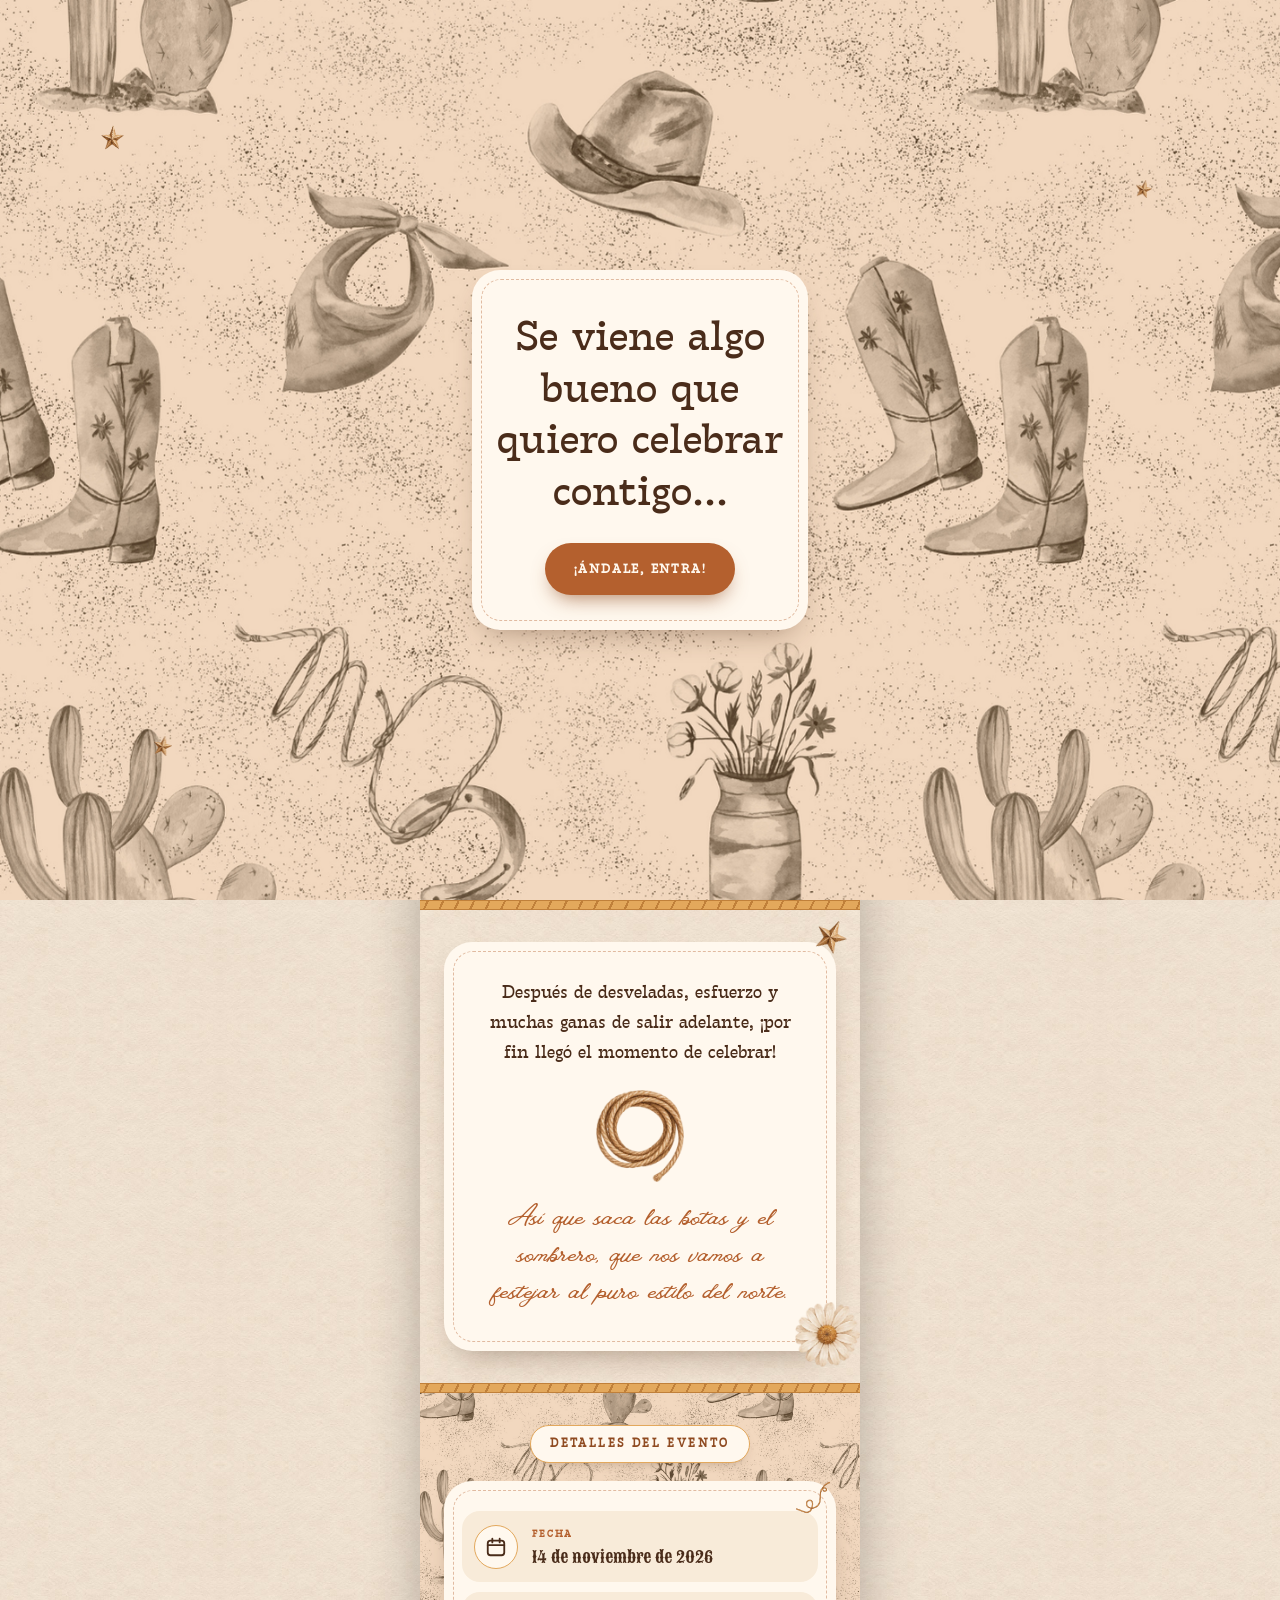
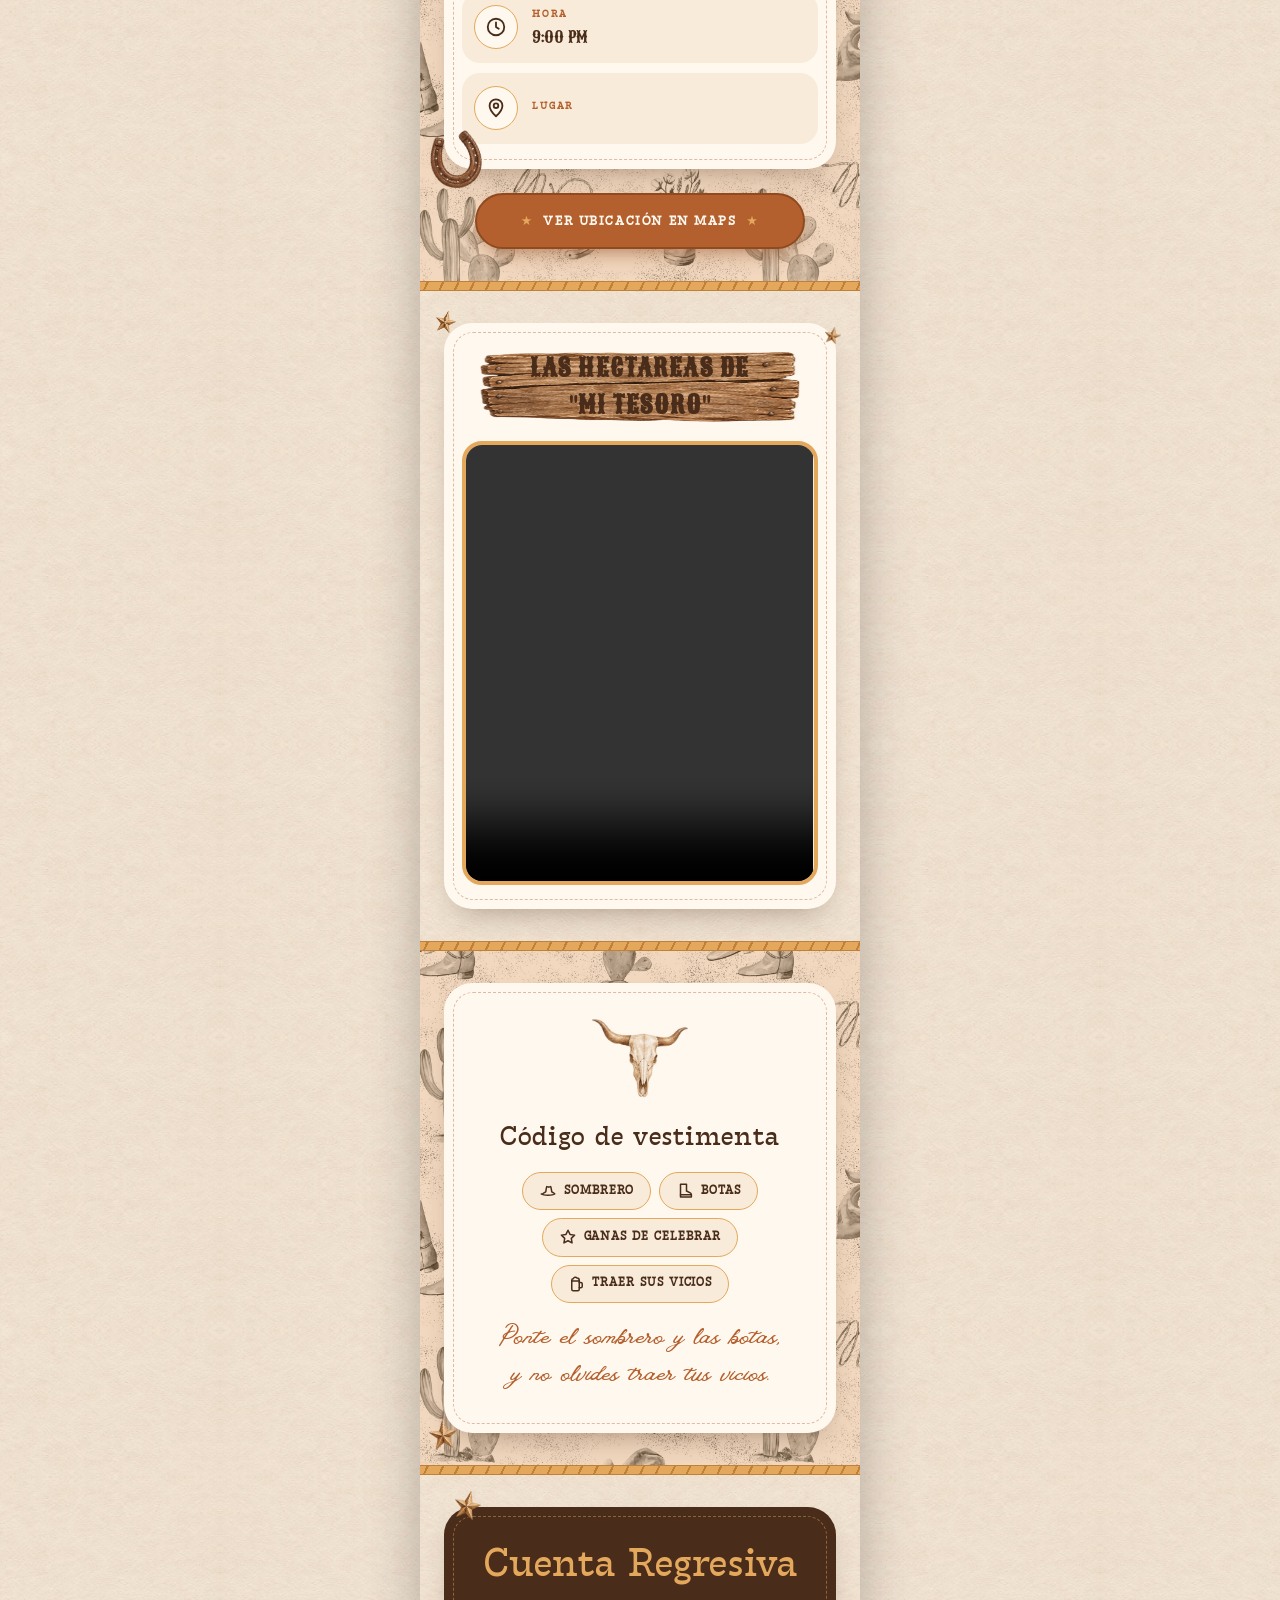
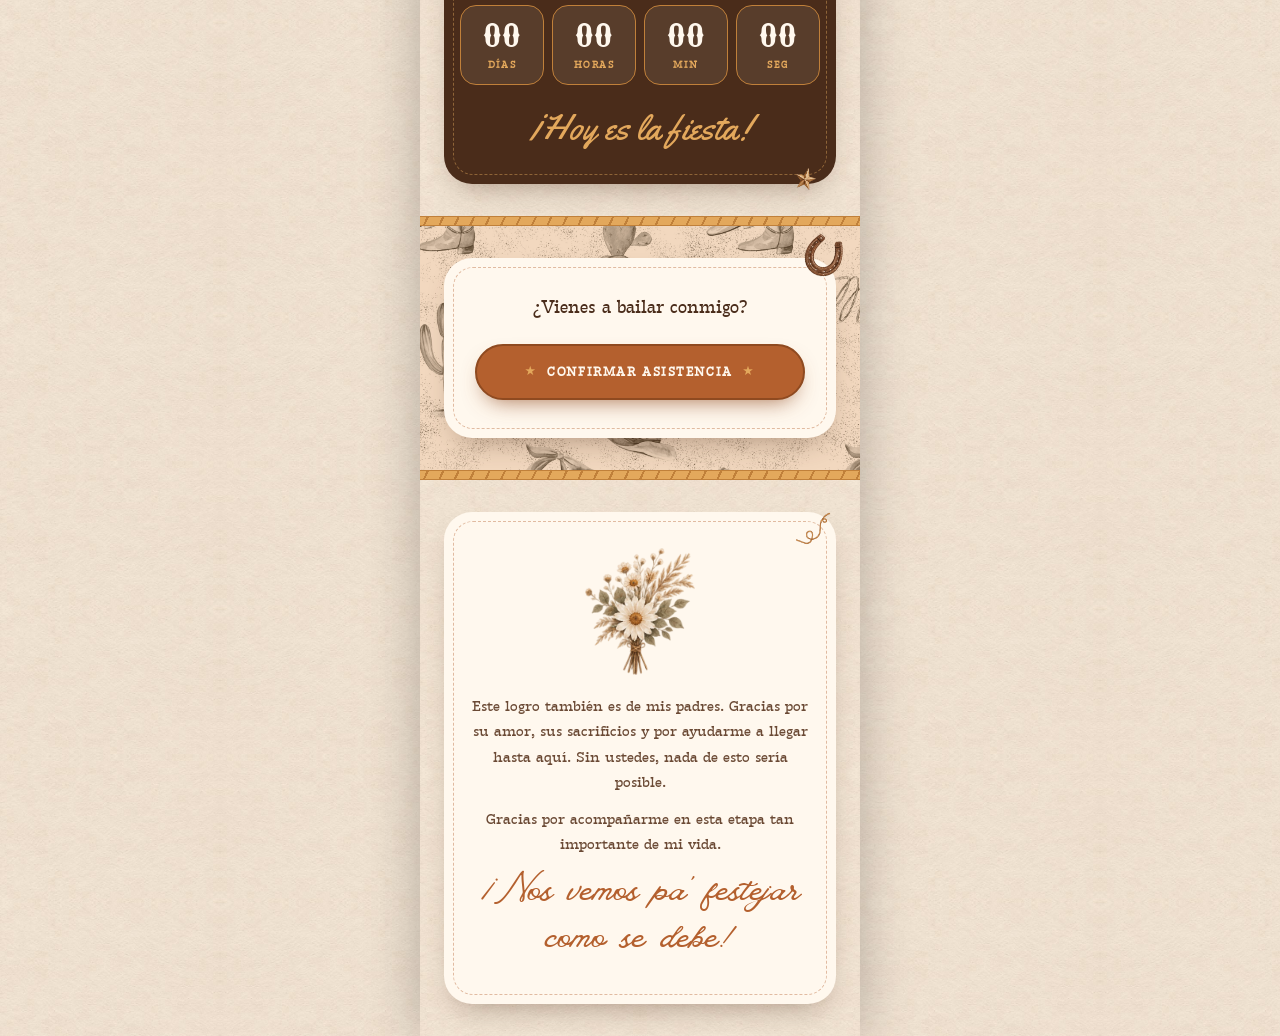
==== index.html @ b6b33ba3 "Update location data binding in index.html" ====
<!DOCTYPE html>
<html lang="es">
<head>
  <meta charset="UTF-8">
  <meta name="viewport" content="width=device-width, initial-scale=1, viewport-fit=cover">
  <meta name="theme-color" content="#f4dcc2">

  <title>Mi graduación | Angel</title>
  <meta name="description" content="Ponte el sombrero y las botas: esta noche se viene el baile. Estás invitado a mi graduación.">

  <meta property="og:type" content="website">
  <meta property="og:locale" content="es_MX">
  <meta property="og:title" content="Mi graduación">
  <meta property="og:description" content="Ponte el sombrero y las botas: esta noche se viene el baile.">
  <meta property="og:url" content="https://invitacion-graduacion-angel2.netlify.app/">
  <meta property="og:image" content="https://invitacion-graduacion-angel2.netlify.app/assets/img/og-preview.png">
  <meta property="og:image:width" content="1200">
  <meta property="og:image:height" content="630">
  <meta name="twitter:card" content="summary_large_image">

  <link rel="icon" type="image/png" href="assets/img/favicon.png">

  <link rel="preconnect" href="https://fonts.googleapis.com">
  <link rel="preconnect" href="https://fonts.gstatic.com" crossorigin>
  <link href="https://fonts.googleapis.com/css2?family=Sancreek&family=Yellowtail&display=swap" rel="stylesheet">
  <link rel="stylesheet" href="css/style.css">
</head>
<body class="locked">

  <!-- Intro -->
  <button id="intro" class="intro" type="button" aria-label="Entrar a la invitación">
    <img class="star s1" data-decor="estrella" alt="">
    <img class="star s2" data-decor="estrella" alt="">
    <img class="star s3" data-decor="estrella" alt="">
    <div class="intro-contenido">
      <p class="intro-frase" data-txt="introFrase"></p>
      <span class="intro-boton" data-txt="introBoton"></span>
    </div>
  </button>

  <button id="musica" class="musica" type="button" aria-label="Pausar música" hidden>
    <span class="musica-icono" aria-hidden="true"></span>
  </button>

  <main class="invitacion">

    <!-- Portada -->
    <section class="portada">
      <img class="decor d-flor-izq" data-decor="ramoMargaritas" alt="">
      <img class="decor d-flor-der2" data-decor="ramito" alt="">
      <img class="star s1" data-decor="estrella" alt="">
      <img class="star s2" data-decor="estrella" alt="">
      <img class="star s3" data-decor="estrella" alt="">
      <img class="star s4" data-decor="estrella" alt="">

      <div class="panel panel-hero marco">
        <img class="decor d-sombrero" data-decor="sombrero" alt="">
        <img class="foto" data-decor="foto" alt="">
        <p class="portada-titulo" data-txt="portadaTitulo"></p>
        <h1 class="portada-nombre" data-bind="nombre"></h1>
        <div class="divisor" aria-hidden="true">
          <span class="divisor-linea"></span>
          <span class="divisor-estrella">★</span>
          <span class="divisor-linea"></span>
        </div>
        <p class="portada-carrera" data-bind="carrera"></p>
        <p class="portada-gen" data-bind="generacion"></p>
        <p class="portada-frase" data-txt="portadaFrase"></p>
        <img class="decor d-botas" data-decor="bota" alt="">
      </div>
    </section>

    <div class="barra-madera" aria-hidden="true"></div>

    <!-- Frase -->
    <section class="bloque saloon invitacion-frase">
      <img class="decor-flot d-estrella" data-decor="estrella" alt="">
      <img class="decor-flot d-flor" data-decor="flor" alt="">
      <div class="panel panel-texto rv">
        <p class="frase-grande" data-txt="invitacion1"></p>
        <div class="divisor" aria-hidden="true">
          <img data-decor="cuerda" alt="">
          <span class="divisor-linea"></span>
        </div>
        <p class="frase-divertida" data-txt="invitacion2"></p>
      </div>
    </section>

    <div class="barra-cuerda" aria-hidden="true"></div>

    <!-- Evento -->
    <section class="bloque saloon evento">
      
      <h2 class="etiqueta-seccion rv">Detalles del evento</h2>
      <div class="panel panel-boleto rv">
  <img class="decor-flot d-herradura-flot" data-decor="herradura" alt="">
  <div class="boleto-fila">
          <span class="boleto-icon" aria-hidden="true"><svg viewBox="0 0 24 24" fill="none" stroke="currentColor" stroke-width="2" stroke-linecap="round" stroke-linejoin="round"><rect x="3" y="5" width="18" height="16" rx="3"/><path d="M3 10h18M8 3v4M16 3v4"/></svg></span>
          <div class="boleto-cuerpo">
            <span class="boleto-etiqueta">Fecha</span>
            <span class="boleto-dato" data-bind="fechaTexto"></span>
          </div>
        </div>
        <div class="boleto-fila">
          <span class="boleto-icon" aria-hidden="true"><svg viewBox="0 0 24 24" fill="none" stroke="currentColor" stroke-width="2" stroke-linecap="round" stroke-linejoin="round"><circle cx="12" cy="12" r="9"/><path d="M12 7v5l3 2"/></svg></span>
          <div class="boleto-cuerpo">
            <span class="boleto-etiqueta">Hora</span>
            <span class="boleto-dato" data-bind="horaTexto"></span>
          </div>
        </div>
        <div class="boleto-fila">
          <span class="boleto-icon" aria-hidden="true"><svg viewBox="0 0 24 24" fill="none" stroke="currentColor" stroke-width="2" stroke-linecap="round" stroke-linejoin="round"><path d="M12 21s7-6.2 7-11.5A7 7 0 0 0 5 9.5C5 14.8 12 21 12 21z"/><circle cx="12" cy="9.5" r="2.5"/></svg></span>
          <div class="boleto-cuerpo">
            <span class="boleto-etiqueta">Lugar</span>
            <span class="boleto-dato" data-bind="LAS HECTÁREAS DE MI TESORO"></span>
          </div>
        </div>
      </div>
      <a id="btn-maps" class="boton rv" href="#" target="_blank" rel="noopener">Ver ubicación en Maps</a>
    </section>

    <div class="barra-madera barra-oscura" aria-hidden="true"></div>

    <!-- Video -->
    <section class="bloque sector-madera video-sec">
      <img class="star s-v1" data-decor="estrella" alt="">
      <img class="star s-v2" data-decor="estrella" alt="">
      <div class="panel panel-madera rv">
        <div class="letrero">
          <img data-decor="madera" alt="">
          <span>LAS HECTAREAS DE <br>
            "MI TESORO"</span>
        </div>
        <div class="video-marco" id="video-caja">
          <p class="video-pendiente">El video del lugar llega pronto</p>
        </div>
      </div>
    </section>

    <div class="barra-cuerda" aria-hidden="true"></div>

    <!-- Vestimenta -->
    <section class="bloque saloon vestimenta">
      <img class="decor-flot d-estrella2" data-decor="estrella" alt="">
      <div class="panel rv">
        <img class="craneo" data-decor="craneo" alt="">
        <h2 class="titulo-seccion">Código de vestimenta</h2>
        <ul class="vest-lista">
          <li><span class="chip-icon" aria-hidden="true"><svg viewBox="0 0 24 24" fill="none" stroke="currentColor" stroke-width="2" stroke-linecap="round" stroke-linejoin="round"><path d="M3 16c3 2 15 2 18 0-1-1.5-3-1.8-4-3-.5-2-.7-6-1.5-7-1.5 1-3.5 1-5 0-.8 1-1 5-1.5 7-1 1.2-3 1.5-4 3z"/></svg></span> Sombrero</li>
          <li><span class="chip-icon" aria-hidden="true"><svg viewBox="0 0 24 24" fill="none" stroke="currentColor" stroke-width="2" stroke-linecap="round" stroke-linejoin="round"><path d="M7 3h7v9l5 2.5c1 .5 1.5 1.3 1.5 2.5V20H6V3z"/><path d="M6 17h14.5"/></svg></span> Botas</li>
          <li><span class="chip-icon" aria-hidden="true"><svg viewBox="0 0 24 24" fill="none" stroke="currentColor" stroke-width="2" stroke-linecap="round" stroke-linejoin="round"><path d="M12 3l2.7 5.6 6.1.9-4.4 4.3 1 6.1L12 17l-5.4 2.9 1-6.1L3.2 9.5l6.1-.9z"/></svg></span> Ganas de celebrar</li>
          <li><span class="chip-icon" aria-hidden="true"><svg viewBox="0 0 24 24" fill="none" stroke="currentColor" stroke-width="2" stroke-linecap="round" stroke-linejoin="round"><path d="M5 8v11a2 2 0 0 0 2 2h6a2 2 0 0 0 2-2V8"/><path d="M15 10h2a2 2 0 0 1 2 2v3a2 2 0 0 1-2 2h-2"/><path d="M5 8V7a2 2 0 0 1 2-2 3 3 0 0 1 5-1 3 3 0 0 1 3 3v1z"/></svg></span> Traer sus vicios</li>
        </ul>
        <p class="frase-divertida" data-txt="vestimentaFrase"></p>
      </div>
    </section>

    <div class="barra-madera" aria-hidden="true"></div>

    <!-- Cuenta regresiva -->
    <section class="bloque sector-noche cuenta">
      <img class="star s-c1" data-decor="estrella" alt="">
      <img class="star s-c2" data-decor="estrella" alt="">
      <div class="panel panel-noche rv">
        <h2 class="titulo-seccion claro">Cuenta Regresiva</h2>
        <div class="reloj" id="reloj" role="timer" aria-live="off">
          <div><b id="c-dias">00</b><small>días</small></div>
          <div><b id="c-horas">00</b><small>horas</small></div>
          <div><b id="c-min">00</b><small>min</small></div>
          <div><b id="c-seg">00</b><small>seg</small></div>
        </div>
        <p class="reloj-fin" id="reloj-fin" hidden>¡Hoy es la fiesta!</p>
      </div>
    </section>

    <div class="barra-cuerda" aria-hidden="true"></div>

    <!-- Confirmar -->
    <section class="bloque saloon confirmar">
      <img class="decor-flot d-herradura-flot2" data-decor="herradura" alt="">
      <div class="panel panel-cta rv">
        <p class="frase-grande">¿Vienes a bailar conmigo?</p>
        <a id="btn-wa" class="boton boton-wa" href="#" target="_blank" rel="noopener">Confirmar asistencia</a>
      </div>
    </section>

    <div class="barra-madera barra-final" aria-hidden="true"></div>

    <!-- Cierre -->
    <section class="bloque sector-noche cierre">
      <div class="panel panel-cierre rv">
        <img class="ramo-cierre" data-decor="ramo" alt="">
        <p class="cierre-texto" data-txt="cierre1"></p>
        <p class="cierre-texto" data-txt="cierre2"></p>
        <p class="cierre-final" data-txt="cierreFinal"></p>
      </div>
    </section>
  </main>

  <script src="config.js"></script>
  <script src="js/main.js"></script>
</body>
</html>
---- css/style.css ----
/* ==========================================================
   Invitación vaquera SOFT — mobile-first
   Google Fonts (poner en <head>, reemplaza el link anterior):
   https://fonts.googleapis.com/css2?family=Sancreek&family=Yellowtail&display=swap
   Fuentes propias: subir a assets/fonts/ (pt-barnum, tarif, vintage-goods)
   ========================================================== */
@font-face {
  font-family: "PT Barnum";
  src: url("../invitacion/assets/fonts/pt-barnum.woff2") format("woff2"), url("../assets/fonts/pt-barnum.ttf") format("truetype");
  font-display: swap;
}
@font-face {
  font-family: "Tarif";
  src: url("../invitacion/assets/fonts/tarif.woff2") format("woff2"), url("../assets/fonts/tarif.ttf") format("truetype");
  font-display: swap;
}
@font-face {
  font-family: "Vintage Goods";
  src: url("../invitacion/assets/fonts/vintage-goods.woff2") format("woff2"), url("../assets/fonts/vintage-goods.ttf") format("truetype");
  font-display: swap;
}
:root {
  --crema: #fff8ee;
  --crema-2: #f8ebd9;
  --beige: #f3dfc6;
  --beige-2: #e9cfae;
  --cafe: #4a2c1a;
  --cafe-2: #6b4a35;
  --terracota: #b4602e;
  --terracota-2: #8f4a20;
  --miel: #e3a85c;
  --miel-2: #c0803a;

  --vaquera: "PT Barnum", "Sancreek", Georgia, serif;
  --sancreek: "Sancreek", "PT Barnum", Georgia, serif;
  --importante: "Vintage Goods", Georgia, serif;
  --script: "Yellowtail", "Brush Script MT", cursive;
  --texto: "Tarif", system-ui, sans-serif;

  --radio: 28px;
  --sombra: 0 14px 30px -14px rgba(74, 44, 26, .45);
}

*, *::before, *::after { box-sizing: border-box; margin: 0; padding: 0; }
html { -webkit-text-size-adjust: 100%; scroll-behavior: smooth; }
body {
  background-color: var(--beige-2);
  background-image: url("../invitacion/assets/img/fondo-estampado.webp");
  background-size: 440px auto;
  color: var(--cafe);
  font-family: var(--texto);
  font-size: 1rem;
  line-height: 1.55;
  overflow-x: hidden;
  -webkit-tap-highlight-color: transparent;
  -webkit-font-smoothing: antialiased;
}
body.locked { overflow: hidden; height: 100svh; }
img { max-width: 100%; height: auto; }
img[data-decor] { display: none; }
img[data-decor].ok { display: block; }

.invitacion {
  max-width: 440px;
  margin: 0 auto;
  position: relative;
  background-color: var(--beige);
  box-shadow: 0 0 50px rgba(0, 0, 0, .25);
  overflow: hidden;
}

/* ---------- Barras de soga ---------- */
.barra-madera, .barra-cuerda {
  height: 10px;
  background: repeating-linear-gradient(115deg, var(--miel) 0 6px, var(--miel-2) 6px 8px, var(--miel) 8px 14px);
  border-top: 1px solid var(--miel-2);
  border-bottom: 1px solid var(--miel-2);
}

/* ---------- Bloques y fondos alternados ---------- */
.bloque {
  position: relative;
  padding: 2rem 1.5rem;
  text-align: center;
  overflow: hidden;
}
.bloque.evento, .bloque.vestimenta, .bloque.confirmar {
  background-color: var(--beige);
  background-image: url("../invitacion/assets/img/fondoconestampado.webp");
  background-size: 440px auto;
  background-position: center top;
  background-repeat: repeat-y;
}
.bloque.invitacion-frase, .bloque.video-sec, .bloque.cuenta, .bloque.cierre {
  background-color: var(--crema-2);
  background-image: url("../invitacion/assets/img/fondo-estampado.webp");
  background-size: 440px auto;
  background-position: center top;
  background-repeat: repeat;
}

/* ---------- Tarjeta soft con costura ---------- */
.panel {
  position: relative;
  z-index: 2;
  background: var(--crema);
  border-radius: var(--radio);
  padding: 2.25rem 1.4rem;
  box-shadow: var(--sombra);
  text-align: center;
  color: var(--cafe);
}
.panel::after {
  content: "";
  position: absolute;
  inset: 9px;
  border: 1.5px dashed rgba(180, 96, 46, .4);
  border-radius: calc(var(--radio) - 8px);
  pointer-events: none;
}

/* Cuerda en esquinas */
.panel-hero::before, .panel-boleto::before, .panel-cierre::before {
  content: "";
  position: absolute;
  top: -16px;
  right: -16px;
  width: 80px;
  height: 72px;
  background: url("../invitacion/assets/img/cuerda-esquina.webp") center / contain no-repeat;
  transform: scaleX(-1);
  pointer-events: none;
  z-index: 5;
}

/* ---------- Títulos ---------- */
/* Etiqueta sobre estampado: píldora con fondo para que se lea */
.etiqueta-seccion {
  position: relative;
  z-index: 2;
  display: inline-block;
  font-family: var(--texto);
  font-weight: 600;
  font-size: .75rem;
  letter-spacing: .2em;
  text-transform: uppercase;
  color: var(--terracota-2);
  background: var(--crema);
  border: 1.5px solid var(--miel);
  border-radius: 999px;
  padding: .55rem 1.2rem;
  margin-bottom: 1.1rem;
  box-shadow: 0 6px 14px -8px rgba(74, 44, 26, .4);
}

.titulo-seccion {
  font-family: var(--texto);
  font-weight: 400;
  font-size: clamp(1.4rem, 6.5vw, 1.8rem);
  line-height: 1.2;
  letter-spacing: .02em;
  color: var(--cafe);
  margin-bottom: 1.1rem;
  text-wrap: balance;
}
.titulo-seccion.claro {
  font-family: var(--texto);
  font-size: 2.6rem;
  letter-spacing: 0;
  color: var(--miel);
  margin-bottom: 1rem;
}

.frase-grande {
  font-family: var(--texto);
  font-weight: 400;
  font-size: clamp(1.05rem, 4.6vw, 1.2rem);
  line-height: 1.55;
  color: var(--cafe);
  text-wrap: balance;
}
.frase-divertida {
  font-family: var(--importante);
  font-size: clamp(1.55rem, 7vw, 1.85rem);
  line-height: 1.25;
  color: var(--terracota);
  text-wrap: balance;
}

/* ---------- Decoración flotante ---------- */
.decor-flot { position: absolute; pointer-events: none; z-index: 3; }
.d-estrella { top: .6rem; right: .8rem; width: 30px; transform: rotate(12deg); }
.d-estrella2 { bottom: 1rem; left: .6rem; width: 28px; transform: rotate(-18deg); }
.d-flor { bottom: 1rem; right: -.3rem; width: 70px; opacity: .9; }
.d-herradura-flot { top: .4rem; left: .6rem; width: 44px; transform: rotate(-20deg); }
.d-herradura-flot2 { top: .6rem; right: .8rem; width: 42px; transform: rotate(15deg); }

.star {
  position: absolute;
  width: 22px;
  height: auto;
  pointer-events: none;
  z-index: 3;
  animation: brillo 4s ease-in-out infinite;
}
.star.s1 { top: 18%; left: 10%; transform: rotate(-12deg); }
.star.s2 { top: 28%; right: 11%; width: 16px; animation-delay: 1s; }
.star.s3 { bottom: 22%; left: 12%; width: 18px; animation-delay: 2s; }
.star.s4 { bottom: 20%; right: 12%; width: 24px; animation-delay: .5s; }
.star.s-v1 { top: 1.2rem; left: 1rem; width: 20px; }
.star.s-v2 { top: 2.2rem; right: 1.2rem; width: 16px; animation-delay: 1.2s; }
.star.s-c1 { top: 1rem; left: 8%; width: 26px; }
.star.s-c2 { bottom: 1.6rem; right: 10%; width: 20px; animation-delay: .8s; }
@keyframes brillo { 0%, 100% { opacity: .45; } 50% { opacity: 1; } }

/* ---------- Intro ---------- */
.intro {
  position: fixed;
  inset: 0;
  z-index: 50;
  display: flex;
  align-items: center;
  justify-content: center;
  padding: calc(2rem + env(safe-area-inset-top, 0px)) 1.5rem calc(2rem + env(safe-area-inset-bottom, 0px));
  border: 0;
  cursor: pointer;
  color: var(--cafe);
  background-color: var(--beige);
  background-image: url("../invitacion/assets/img/fondoconestampado.webp");
  background-size: cover;
  background-position: center;
  transition: opacity .85s ease, visibility .85s ease;
  overflow: hidden;
}
.intro.fuera { opacity: 0; visibility: hidden; }
.intro-contenido {
  position: relative;
  z-index: 2;
  display: flex;
  flex-direction: column;
  align-items: center;
  gap: 1.6rem;
  width: 100%;
  max-width: 21rem;
  background: var(--crema);
  padding: 2.6rem 1.5rem 2.2rem;
  border-radius: var(--radio);
  box-shadow: var(--sombra);
}
.intro-contenido::after {
  content: "";
  position: absolute;
  inset: 9px;
  border: 1.5px dashed rgba(180, 96, 46, .4);
  border-radius: 20px;
  pointer-events: none;
}
.intro-frase {
  font-family: var(--texto);
  font-size: clamp(2.2rem, 10vw, 2.8rem);
  font-weight: 400;
  line-height: 1.15;
  color: var(--cafe);
  text-wrap: balance;
}
.intro-boton {
  font-family: var(--texto);
  font-weight: 600;
  font-size: .8rem;
  letter-spacing: .14em;
  text-transform: uppercase;
  color: var(--crema);
  background: var(--terracota);
  border-radius: 999px;
  padding: 1rem 1.8rem;
  min-height: 52px;
  display: inline-flex;
  align-items: center;
  box-shadow: 0 10px 20px -8px rgba(143, 74, 32, .7);
  animation: latido 2.5s ease-in-out infinite;
}
@keyframes latido { 0%, 100% { transform: translateY(0); } 50% { transform: translateY(-3px); } }
.intro .star.s1 { top: 14%; left: 8%; }
.intro .star.s2 { top: 20%; right: 10%; }
.intro .star.s3 { bottom: 16%; left: 12%; }

/* ---------- Botón música ---------- */
.musica {
  position: fixed;
  z-index: 40;
  top: calc(env(safe-area-inset-top, 0px) + 12px);
  right: 12px;
  width: 48px;
  height: 48px;
  border-radius: 50%;
  background: var(--terracota);
  border: 2px solid var(--terracota-2);
  cursor: pointer;
  display: flex;
  align-items: center;
  justify-content: center;
  opacity: 0;
  pointer-events: none;
  transition: opacity .6s ease, transform .2s ease;
  box-shadow: 0 8px 18px -6px rgba(0, 0, 0, .4);
}
.musica[hidden] { display: none; }
.musica-icono {
  display: block;
  width: 0;
  height: 0;
  border-style: solid;
  border-width: 7px 0 7px 12px;
  border-color: transparent transparent transparent var(--crema);
  margin-left: 3px;
}
.musica.musica-activa .musica-icono {
  width: 14px;
  height: 14px;
  border: none;
  margin-left: 0;
  background:
    linear-gradient(var(--crema), var(--crema)) left center / 4px 14px no-repeat,
    linear-gradient(var(--crema), var(--crema)) right center / 4px 14px no-repeat;
}
.musica:active { transform: scale(.94); }
body.entered .musica { opacity: 1; pointer-events: auto; }

/* ---------- Portada ---------- */
.portada {
  position: relative;
  min-height: 100svh;
  display: flex;
  flex-direction: column;
  justify-content: center;
  align-items: center;
  padding: calc(7rem + env(safe-area-inset-top, 0px)) 1.6rem 8.8rem;
  overflow: hidden;
  background-color: var(--beige);
  background-image: url("../invitacion/assets/img/fondoconestampado.webp");
  background-size: cover;
  background-position: center top;
}
.decor { position: absolute; pointer-events: none; z-index: 1; }
.d-flor-izq { top: 4%; left: -6%; width: 34%; max-width: 150px; opacity: .85; }
.d-flor-der2 { top: 5%; right: -6%; width: 30%; max-width: 130px; transform: scaleX(-1); opacity: .85; }

.panel-hero {
  width: 100%;
  max-width: 380px;
  padding: 4.6rem 1.5rem 2.6rem;
  --sombrero-sube: -10.6rem;
  --bota-baja: -11.2rem;
}
.panel-hero .d-sombrero, .panel-hero .d-botas {
  position: absolute;
  left: 50%;
  z-index: 6;
  pointer-events: none;
  margin: 0;
}
.panel-hero .d-sombrero {
  top: var(--sombrero-sube);
  width: 70%;
  max-width: 600px;
  transform: translateX(-50%) rotate(-3deg);
  filter: drop-shadow(0 10px 12px rgba(74, 44, 26, .3));
}
.panel-hero .d-botas {
  bottom: var(--bota-baja);
  width: 70%;
  max-width: 600px;
  transform: translateX(-50%);
  filter: drop-shadow(0 8px 10px rgba(74, 44, 26, .3));
}
.foto {
  width: 132px;
  height: 132px;
  object-fit: cover;
  border-radius: 50%;
  margin: 0 auto 1.2rem;
  border: 3px solid var(--miel);
  box-shadow: 0 8px 20px rgba(74, 44, 26, .3);
}
.portada-titulo {
  font-family: var(--texto);
  font-weight: 600;
  font-size: .72rem;
  letter-spacing: .32em;
  text-transform: uppercase;
  color: var(--terracota);
  margin-bottom: .5rem;
}
.portada-nombre {
  font-family: var(--sancreek);
  font-weight: 400;
  font-size: clamp(2rem, 10vw, 2.7rem);
  line-height: 1.12;
  color: var(--cafe);
  margin: .3rem 0 .4rem;
  text-wrap: balance;
}
.portada-carrera {
  font-family: var(--texto);
  font-weight: 600;
  font-size: .95rem;
  letter-spacing: .16em;
  text-transform: uppercase;
  color: var(--terracota);
}
.portada-gen {
  font-family: var(--sancreek);
  font-size: .9rem;
  letter-spacing: .18em;
  text-transform: uppercase;
  color: var(--cafe-2);
  margin-top: .2rem;
}
.portada-frase {
  font-family: var(--importante);
  font-size: 2.1rem;
  line-height: 1.1;
  color: var(--terracota);
  margin-top: 1rem;
}

.divisor {
  display: flex;
  align-items: center;
  justify-content: center;
  margin: 1.4rem 0;
  gap: .6rem;
}
.divisor img { width: 88px; height: auto; }
.divisor img.ok ~ .divisor-linea { display: none; }
.divisor-linea {
  flex: 1;
  max-width: 80px;
  height: 2px;
  background: var(--miel);
  border-radius: 2px;
}
.divisor-estrella { color: var(--terracota); font-size: 1.1rem; line-height: 1; }
.panel-hero .divisor { margin: 1rem 0; }

/* ---------- Evento ---------- */
.panel-boleto { padding: 1.9rem 1.1rem 1.6rem; }
.boleto-fila {
  display: flex;
  align-items: center;
  gap: .85rem;
  padding: .85rem .8rem;
  margin-bottom: .6rem;
  background: var(--crema-2);
  border-radius: 18px;
  text-align: left;
  position: relative;
  z-index: 1;
}
.boleto-fila:last-child { margin-bottom: 0; }
.boleto-icon {
  flex-shrink: 0;
  width: 44px;
  height: 44px;
  display: flex;
  align-items: center;
  justify-content: center;
  font-size: 1.2rem;
  background: var(--crema);
  border: 1.5px solid var(--miel);
  border-radius: 50%;
}
.boleto-cuerpo { flex: 1; min-width: 0; }
.boleto-etiqueta {
  display: block;
  font-weight: 600;
  font-size: .64rem;
  letter-spacing: .18em;
  text-transform: uppercase;
  color: var(--terracota);
  margin-bottom: .2rem;
}
.boleto-dato {
  display: block;
  font-family: var(--sancreek);
  font-size: 1.02rem;
  line-height: 1.3;
  color: var(--cafe);
  overflow-wrap: anywhere;
}

/* ---------- Botones ---------- */
.boton {
  position: relative;
  z-index: 2;
  display: flex;
  align-items: center;
  justify-content: center;
  gap: .6rem;
  min-height: 56px;
  margin: 1.5rem auto 0;
  width: 100%;
  max-width: 330px;
  padding: 0 1.5rem;
  font-family: var(--texto);
  font-weight: 600;
  font-size: .82rem;
  letter-spacing: .12em;
  text-transform: uppercase;
  text-decoration: none;
  color: var(--crema);
  background: var(--terracota);
  border: 2px solid var(--terracota-2);
  border-radius: 999px;
  box-shadow: 0 10px 22px -10px rgba(143, 74, 32, .8);
  transition: transform .15s ease, box-shadow .15s ease;
}
.boton::before, .boton::after { content: "★"; font-size: .8rem; color: var(--miel); }
.boton:active { transform: translateY(2px) scale(.98); box-shadow: 0 4px 10px -6px rgba(143, 74, 32, .8); }
.boton.pendiente { opacity: .55; pointer-events: none; }

/* ---------- Video ---------- */
.panel-madera { padding: 1.8rem 1.15rem 1.5rem; }
.letrero {
  position: relative;
  margin-bottom: 1.2rem;
  min-height: 2.5rem;
  display: flex;
  align-items: center;
  justify-content: center;
  z-index: 1;
}
.letrero img { width: 58%; max-width: 220px; height: auto; }
.letrero span {
  font-family: var(--vaquera);
  font-size: 1.4rem;
  color: var(--cafe);
}
.letrero:has(img.ok) span {
  position: absolute;
  inset: 0;
  display: flex;
  align-items: center;
  justify-content: center;
  font-size: 1rem;
  letter-spacing: .08em;
  color: var(--crema);
  text-shadow: 0 2px 6px rgba(0, 0, 0, .6);
}
.video-marco {
  position: relative;
  z-index: 1;
  aspect-ratio: 4 / 5;
  border-radius: 20px;
  overflow: hidden;
  border: 4px solid var(--miel);
  background: var(--crema-2);
  display: flex;
  align-items: center;
  justify-content: center;
}
.video-marco video { width: 100%; height: 100%; object-fit: cover; display: block; }
.video-pendiente { font-family: var(--script); font-size: 1.6rem; color: var(--terracota); padding: 1.5rem; line-height: 1.2; }

/* ---------- Vestimenta ---------- */
.craneo { width: 96px; height: auto; margin: 0 auto 1rem; position: relative; z-index: 1; }
.vest-lista {
  list-style: none;
  display: flex;
  flex-wrap: wrap;
  justify-content: center;
  gap: .5rem;
  margin-bottom: 1.3rem;
  position: relative;
  z-index: 1;
}
.vest-lista li {
  display: inline-flex;
  align-items: center;
  gap: .4rem;
  font-weight: 600;
  font-size: .75rem;
  letter-spacing: .08em;
  text-transform: uppercase;
  padding: .55rem 1rem;
  background: var(--crema-2);
  border: 1.5px solid var(--miel);
  border-radius: 999px;
  color: var(--cafe);
}
.chip-icon { font-size: 1.05rem; }
.vestimenta .panel > *, .confirmar .panel > *, .panel-texto > *, .panel-cierre > * { position: relative; z-index: 1; }

/* ---------- Cuenta regresiva (panel oscuro) ---------- */
.panel.panel-noche { background: var(--cafe); color: var(--crema); padding: 2rem 1rem 1.8rem; }
.panel.panel-noche::after { border-color: rgba(227, 168, 92, .45); }
.reloj {
  position: relative;
  z-index: 1;
  display: grid;
  grid-template-columns: repeat(4, minmax(0, 1fr));
  gap: .5rem;
}
.reloj div {
  display: flex;
  flex-direction: column;
  align-items: center;
  gap: .4rem;
  min-width: 0;
  padding: .9rem .1rem .7rem;
  background: rgba(255, 248, 238, .08);
  border: 1px solid var(--miel-2);
  border-radius: 16px;
}
.reloj b {
  font-family: var(--sancreek);
  font-weight: 400;
  font-size: clamp(1.4rem, 7.5vw, 1.9rem);
  line-height: 1;
  color: var(--crema);
  font-variant-numeric: tabular-nums;
}
.reloj small {
  font-size: .6rem;
  font-weight: 600;
  letter-spacing: .14em;
  text-transform: uppercase;
  color: var(--miel);
}
.reloj-fin {
  position: relative;
  z-index: 1;
  font-family: var(--script);
  font-size: 2.2rem;
  color: var(--miel);
  margin-top: 1rem;
}

/* ---------- Confirmar y cierre ---------- */
.panel-cta { padding: 2.2rem 1.4rem 2.4rem; }
.panel-cta .boton { margin-top: 1.3rem; }
.ramo-cierre { width: 110px; height: auto; margin: 0 auto 1.2rem; }
.cierre-texto { font-size: .98rem; margin-bottom: .75rem; line-height: 1.6; color: var(--cafe-2); }
.cierre-final {
  font-family: var(--importante);
  font-size: 2.7rem;
  line-height: 1.1;
  color: var(--terracota);
  margin-top: 1rem;
}

/* ---------- Animaciones ---------- */
.rv { opacity: 0; transform: translateY(16px); transition: opacity .75s ease, transform .75s ease; }
.rv.in { opacity: 1; transform: none; }

.marco > * { opacity: 0; transition: opacity .9s ease; }
body.entered .marco > * { opacity: 1; }
body.entered .marco > :nth-child(1) { transition-delay: .1s; }
body.entered .marco > :nth-child(2) { transition-delay: .25s; }
body.entered .marco > :nth-child(3) { transition-delay: .45s; }
body.entered .marco > :nth-child(4) { transition-delay: .6s; }
body.entered .marco > :nth-child(5) { transition-delay: .75s; }
body.entered .marco > :nth-child(6) { transition-delay: .9s; }

@media (prefers-reduced-motion: reduce) {
  *, *::before, *::after { animation: none !important; transition-duration: .01s !important; }
  .rv { opacity: 1; transform: none; }
}

.panel-boleto .d-herradura-flot {
  top: auto;
  left: -14px;
  bottom: -18px;
  width: 58px;
  transform: rotate(-20deg);
}

.letrero span,
.letrero:has(img.ok) span {
  font-family: var(--sancreek);
  font-weight: 600;
  font-size: 1.5rem;
  letter-spacing: .06em;
  color: var(--cafe);
  -webkit-text-stroke: 0;
  text-shadow: none;
}

.letrero img {
  width: 90%;
  max-width: 340px;
  height: 70px;
  object-fit: fill;
}

.boleto-icon svg { width: 22px; height: 22px; color: var(--cafe); }
.chip-icon { display: inline-flex; }
.chip-icon svg { width: 18px; height: 18px; color: var(--cafe); }
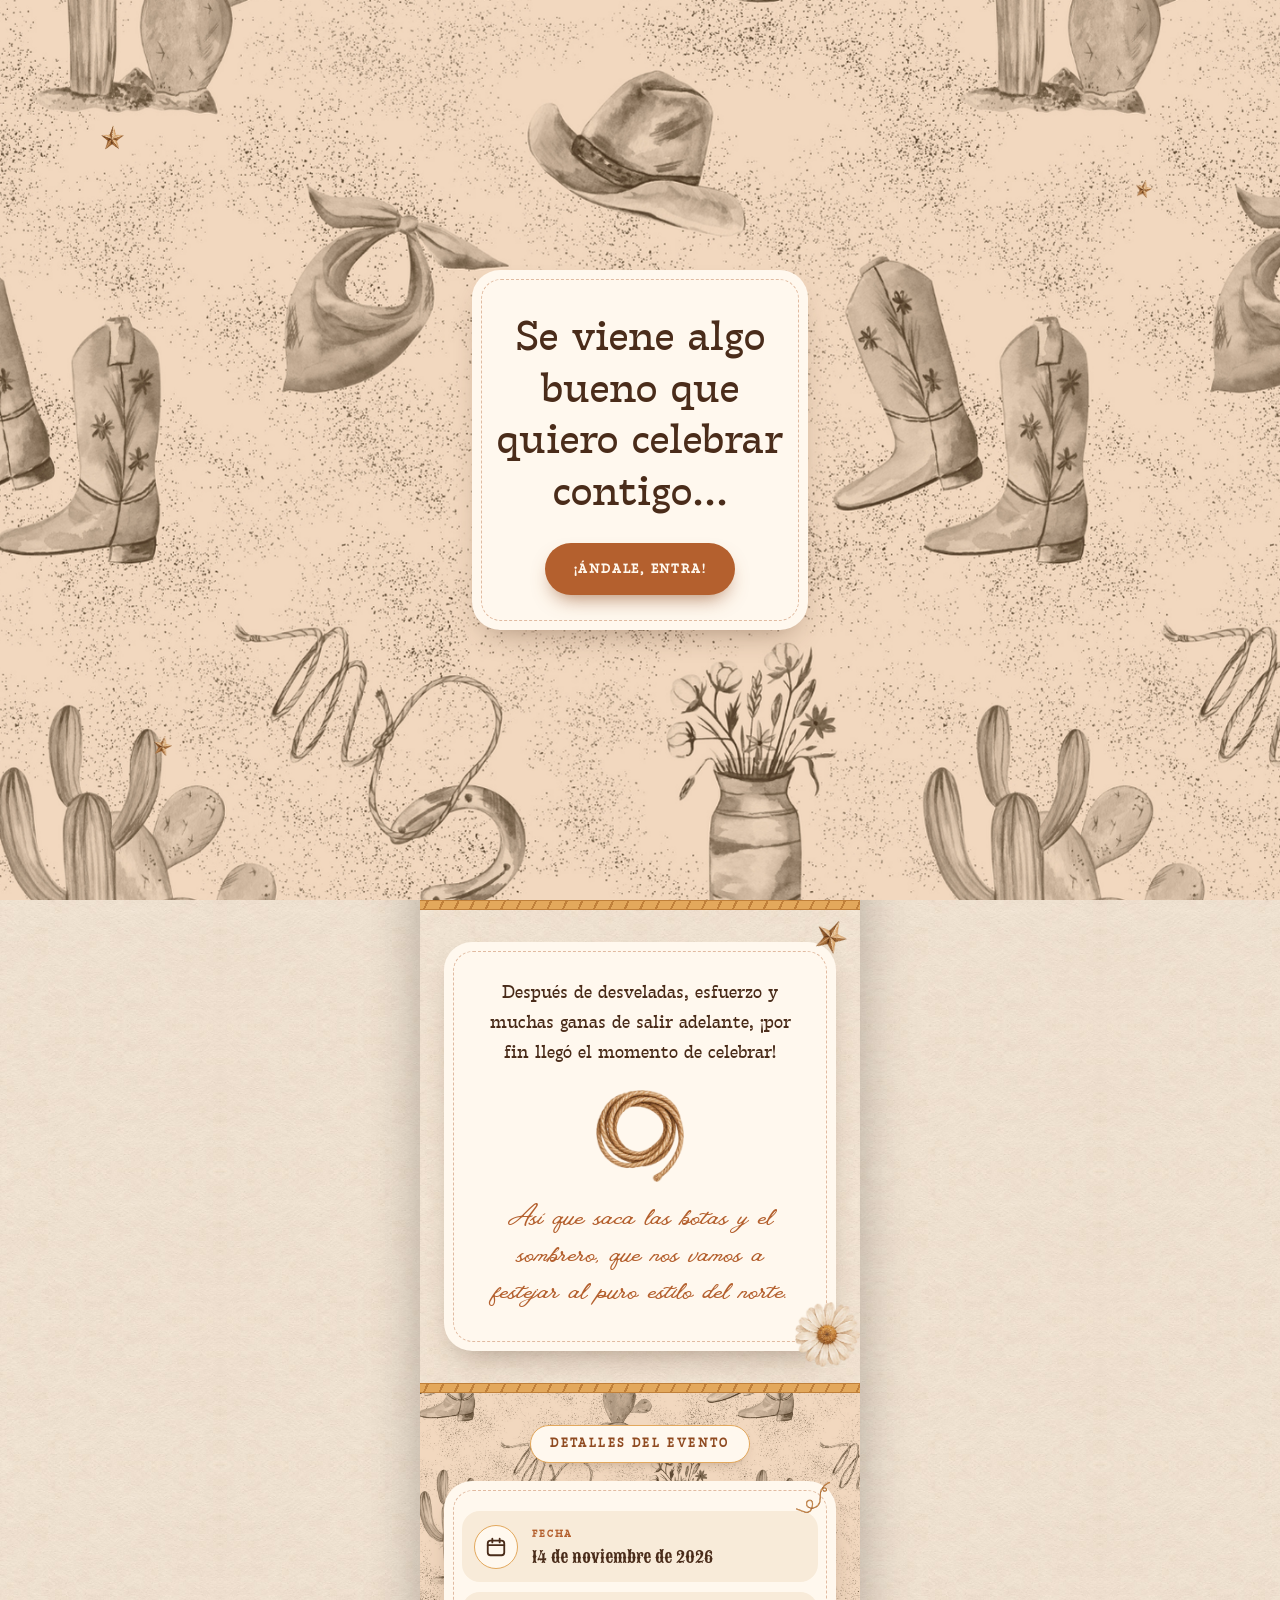
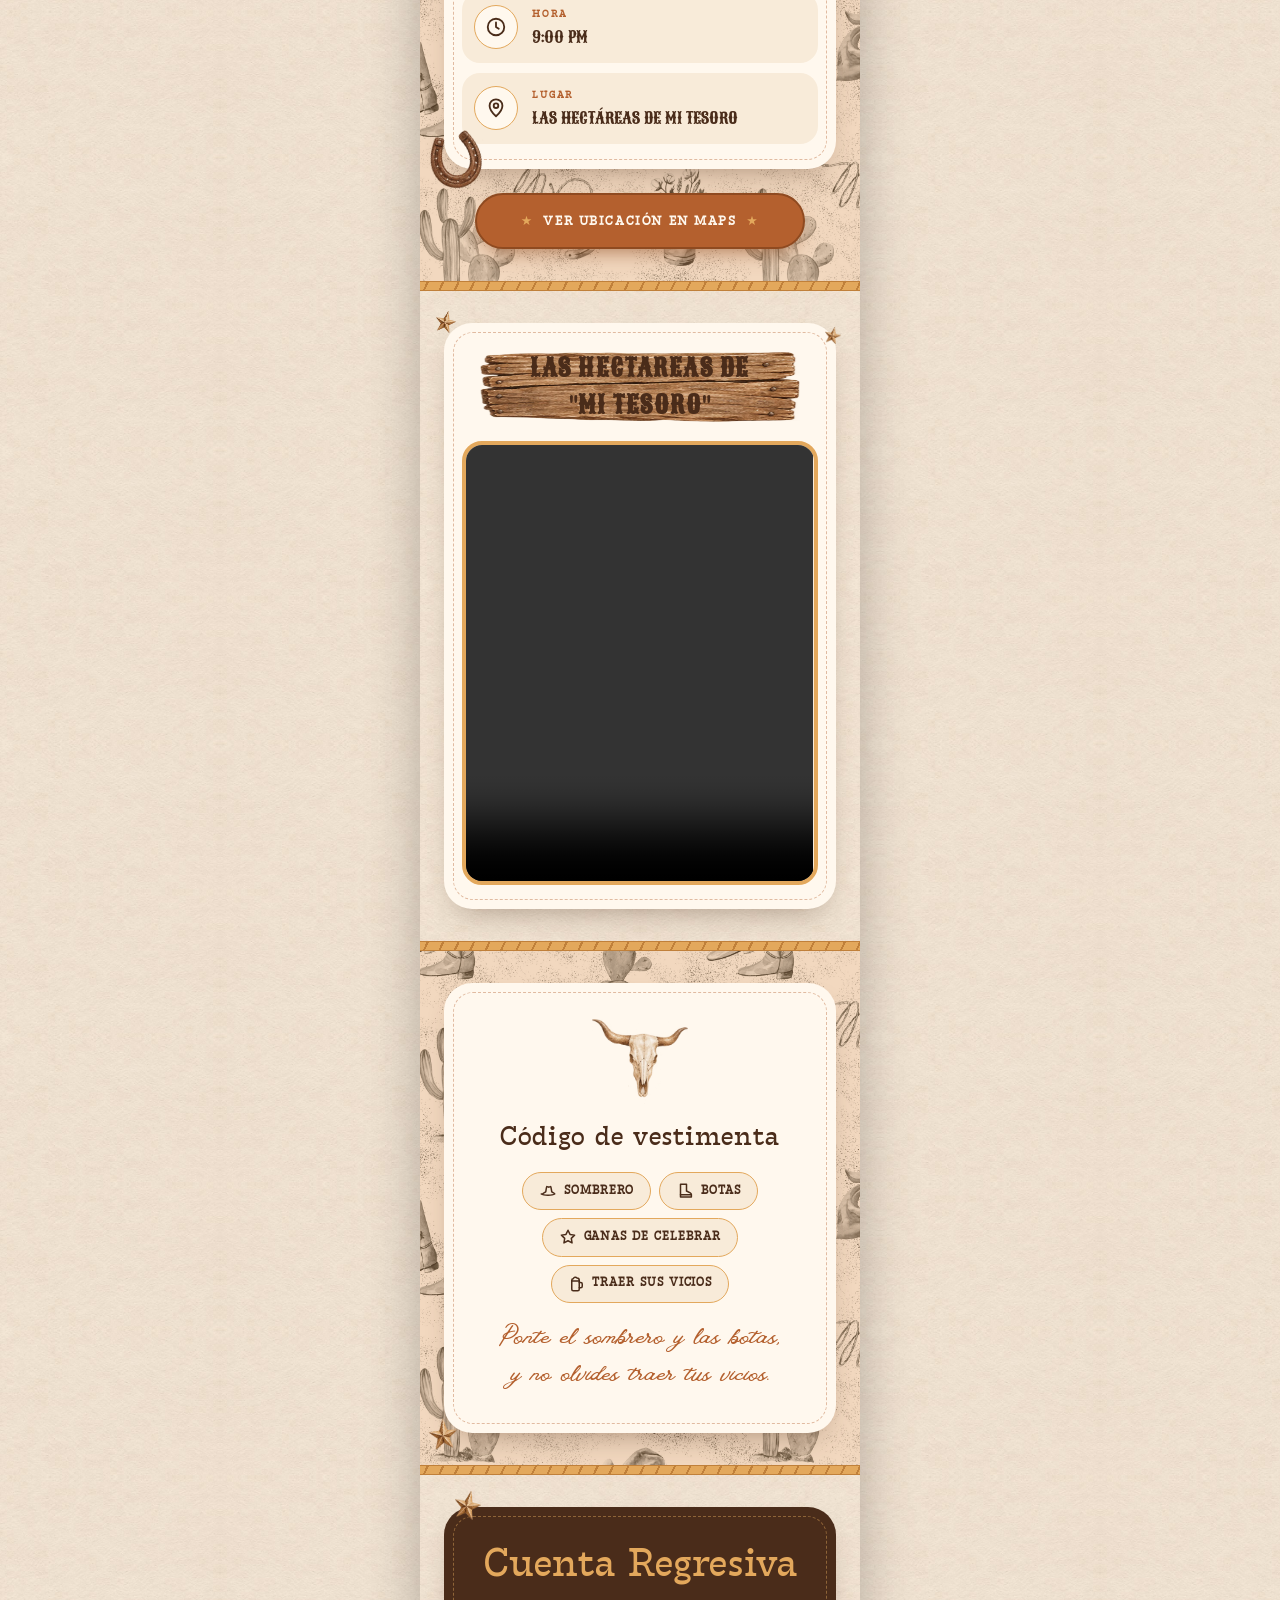
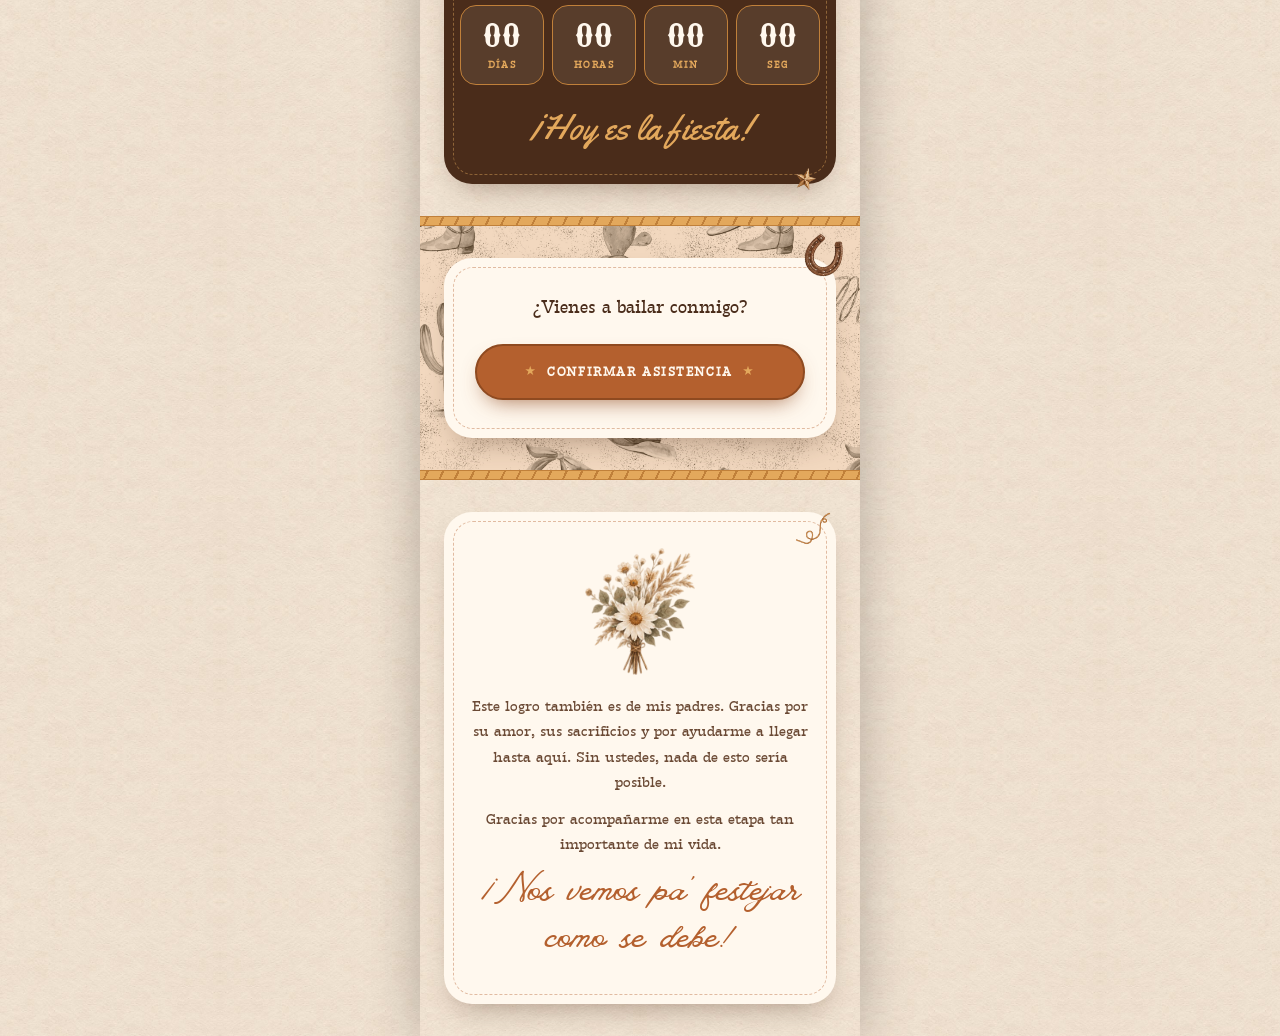
==== commit d41a1a85: "Update boleto-dato span content" ====
--- a/index.html
+++ b/index.html
@@ -112,7 +112,7 @@
           <span class="boleto-icon" aria-hidden="true"><svg viewBox="0 0 24 24" fill="none" stroke="currentColor" stroke-width="2" stroke-linecap="round" stroke-linejoin="round"><path d="M12 21s7-6.2 7-11.5A7 7 0 0 0 5 9.5C5 14.8 12 21 12 21z"/><circle cx="12" cy="9.5" r="2.5"/></svg></span>
           <div class="boleto-cuerpo">
             <span class="boleto-etiqueta">Lugar</span>
-            <span class="boleto-dato" data-bind="LAS HECTÁREAS DE MI TESORO"></span>
+            <span class="boleto-dato">LAS HECTÁREAS DE MI TESORO</span>
           </div>
         </div>
       </div>
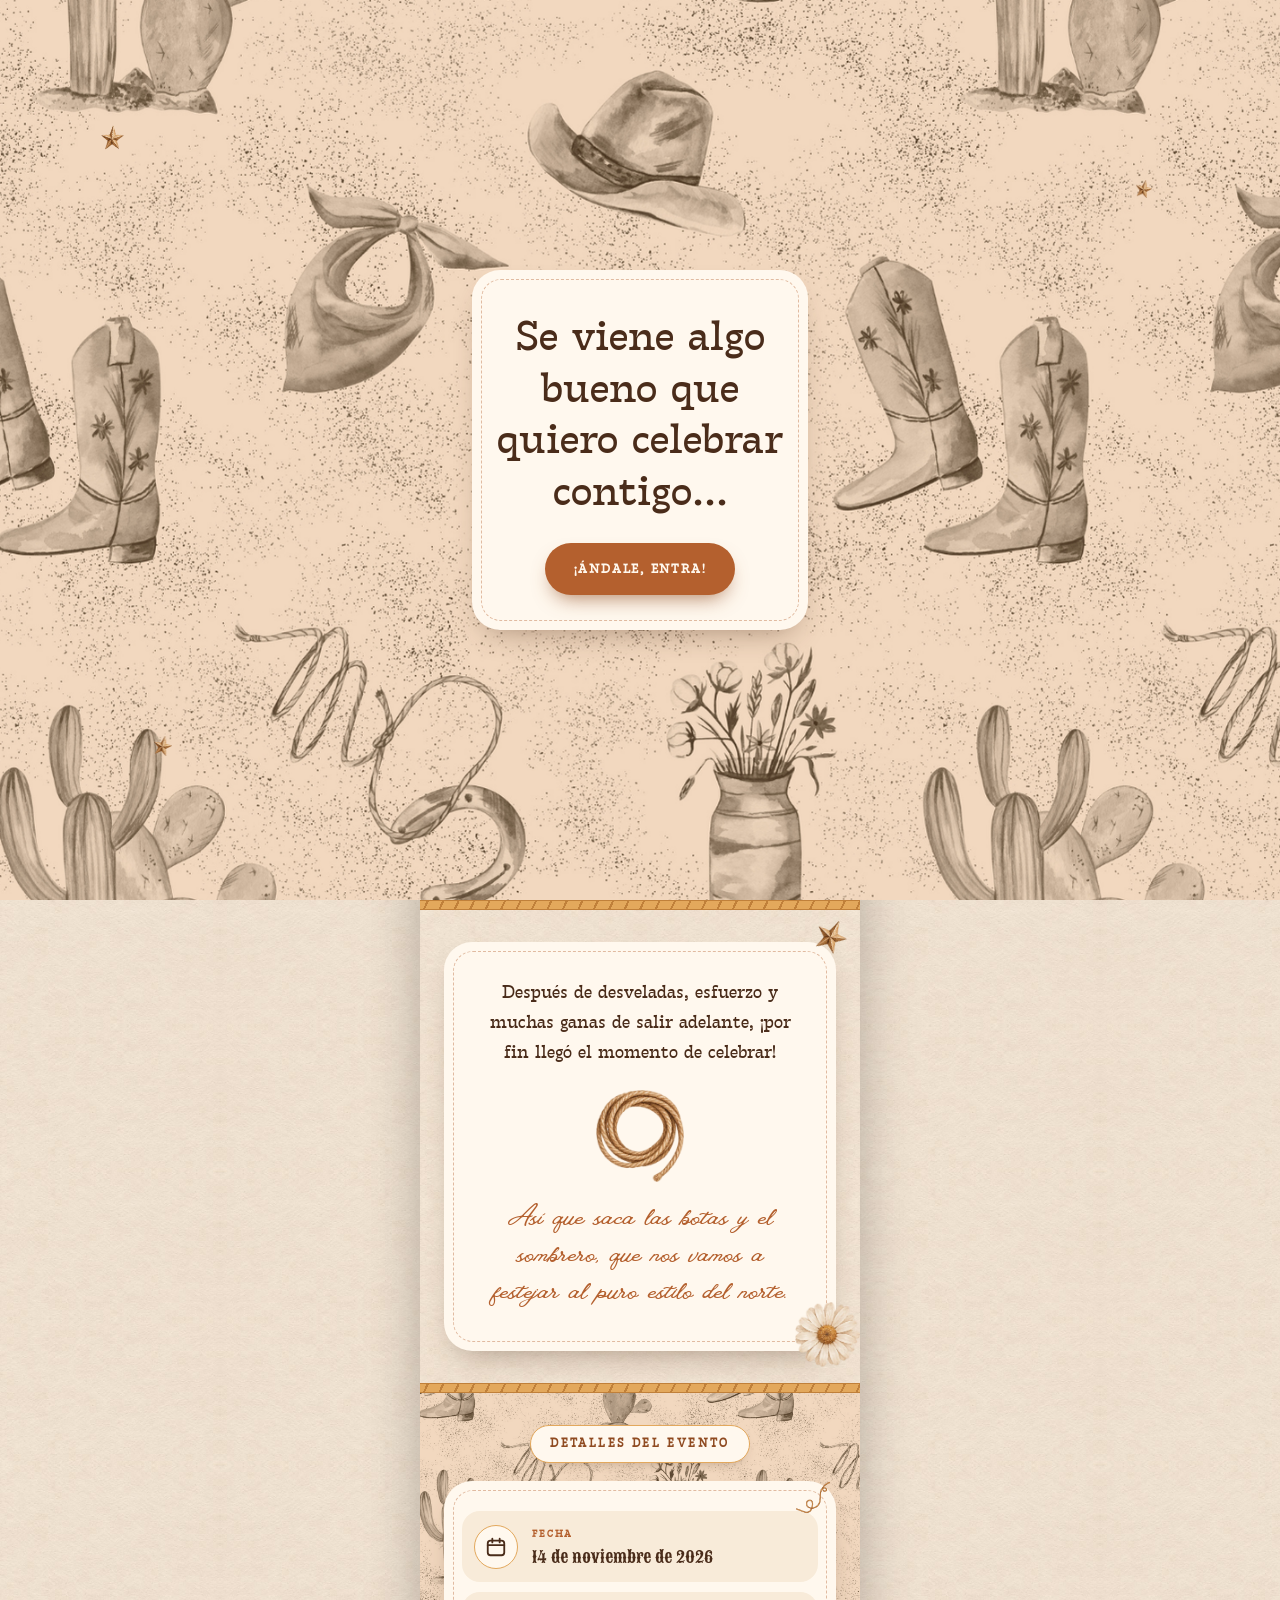
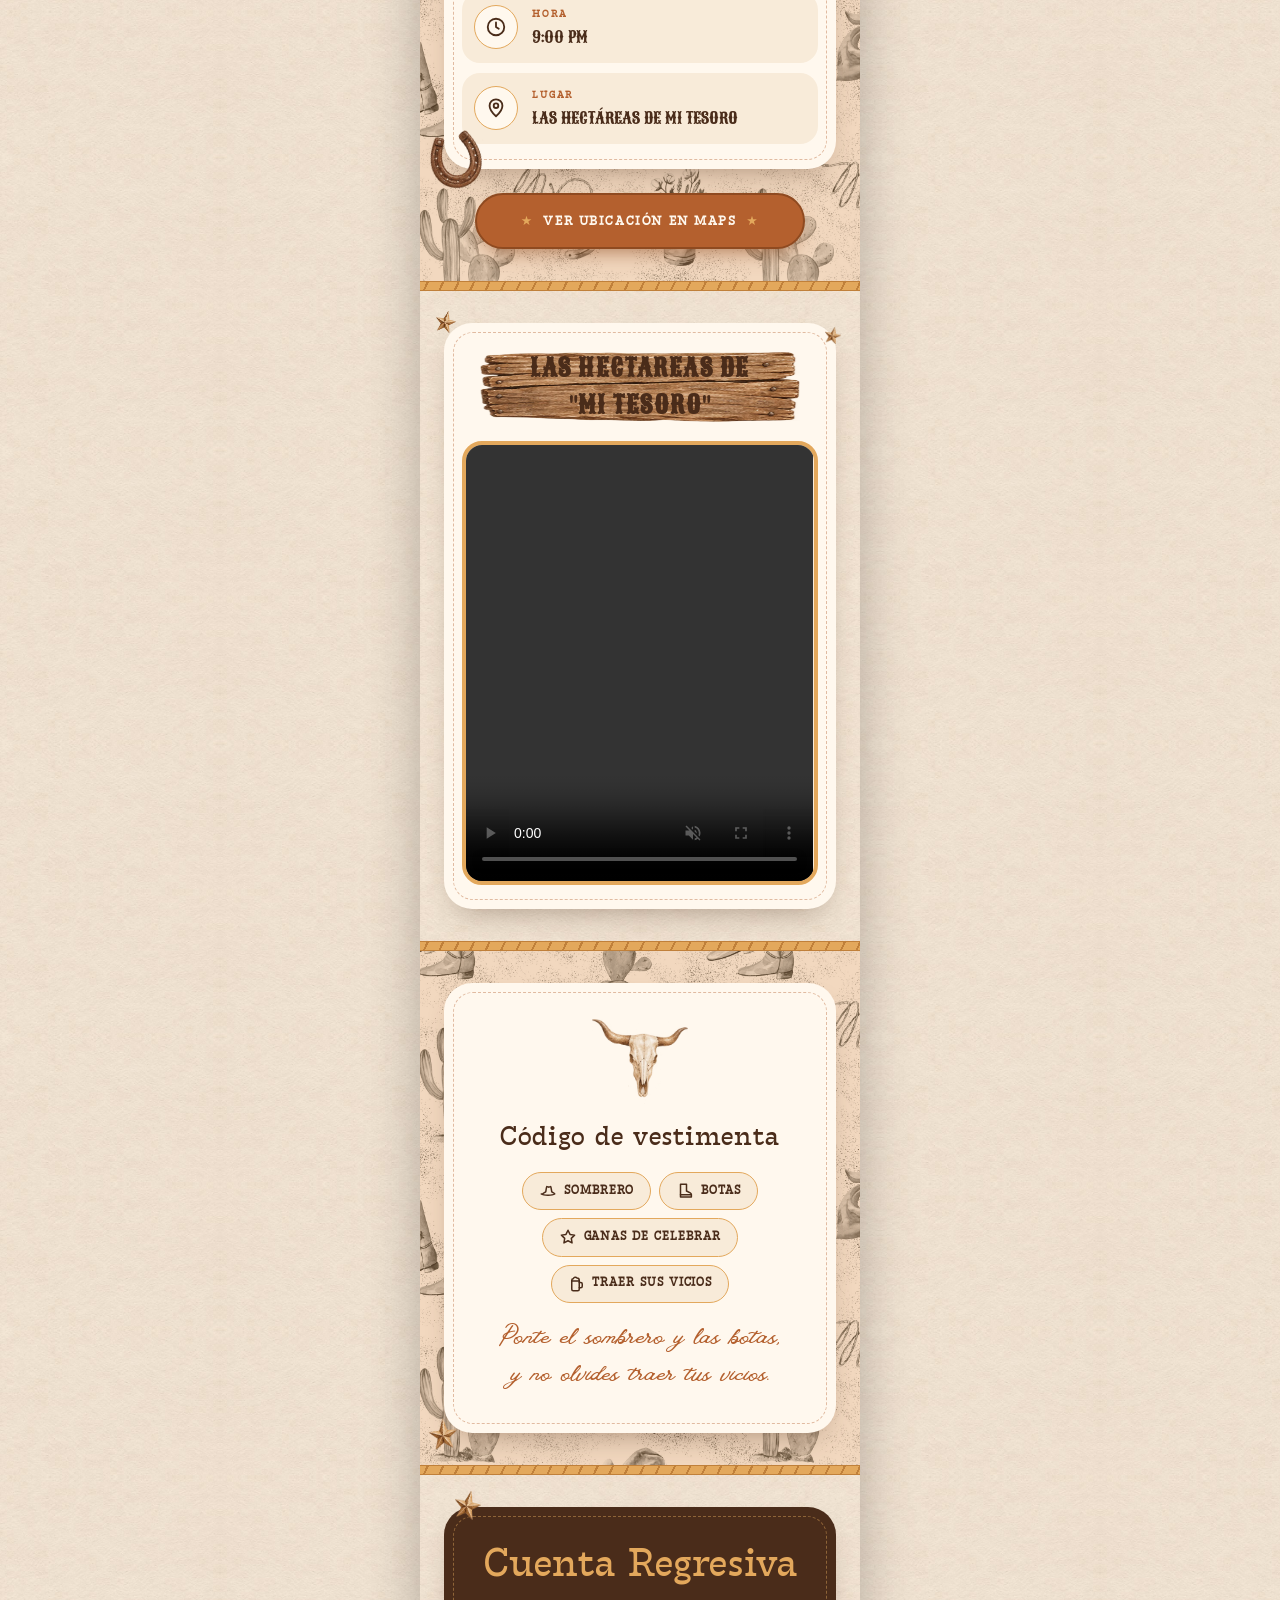
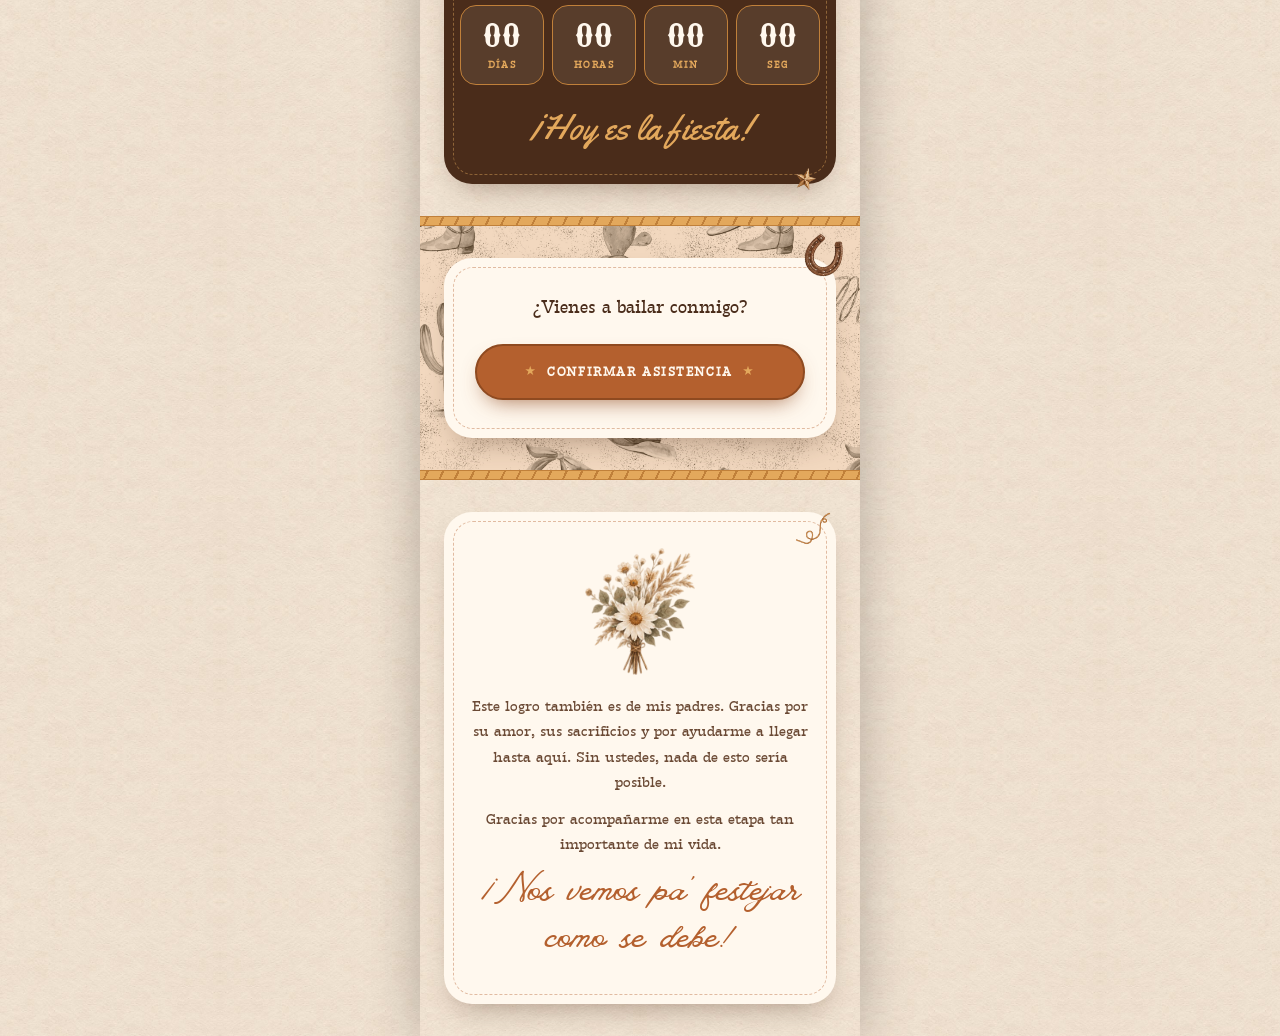
==== commit 472c7f0d: "Update index.html" ====
--- a/index.html
+++ b/index.html
@@ -112,7 +112,7 @@
           <span class="boleto-icon" aria-hidden="true"><svg viewBox="0 0 24 24" fill="none" stroke="currentColor" stroke-width="2" stroke-linecap="round" stroke-linejoin="round"><path d="M12 21s7-6.2 7-11.5A7 7 0 0 0 5 9.5C5 14.8 12 21 12 21z"/><circle cx="12" cy="9.5" r="2.5"/></svg></span>
           <div class="boleto-cuerpo">
             <span class="boleto-etiqueta">Lugar</span>
-            <span class="boleto-dato">LAS HECTÁREAS DE MI TESORO</span>
+            <span class="boleto-dato" data-bind="lugar"></span>
           </div>
         </div>
       </div>
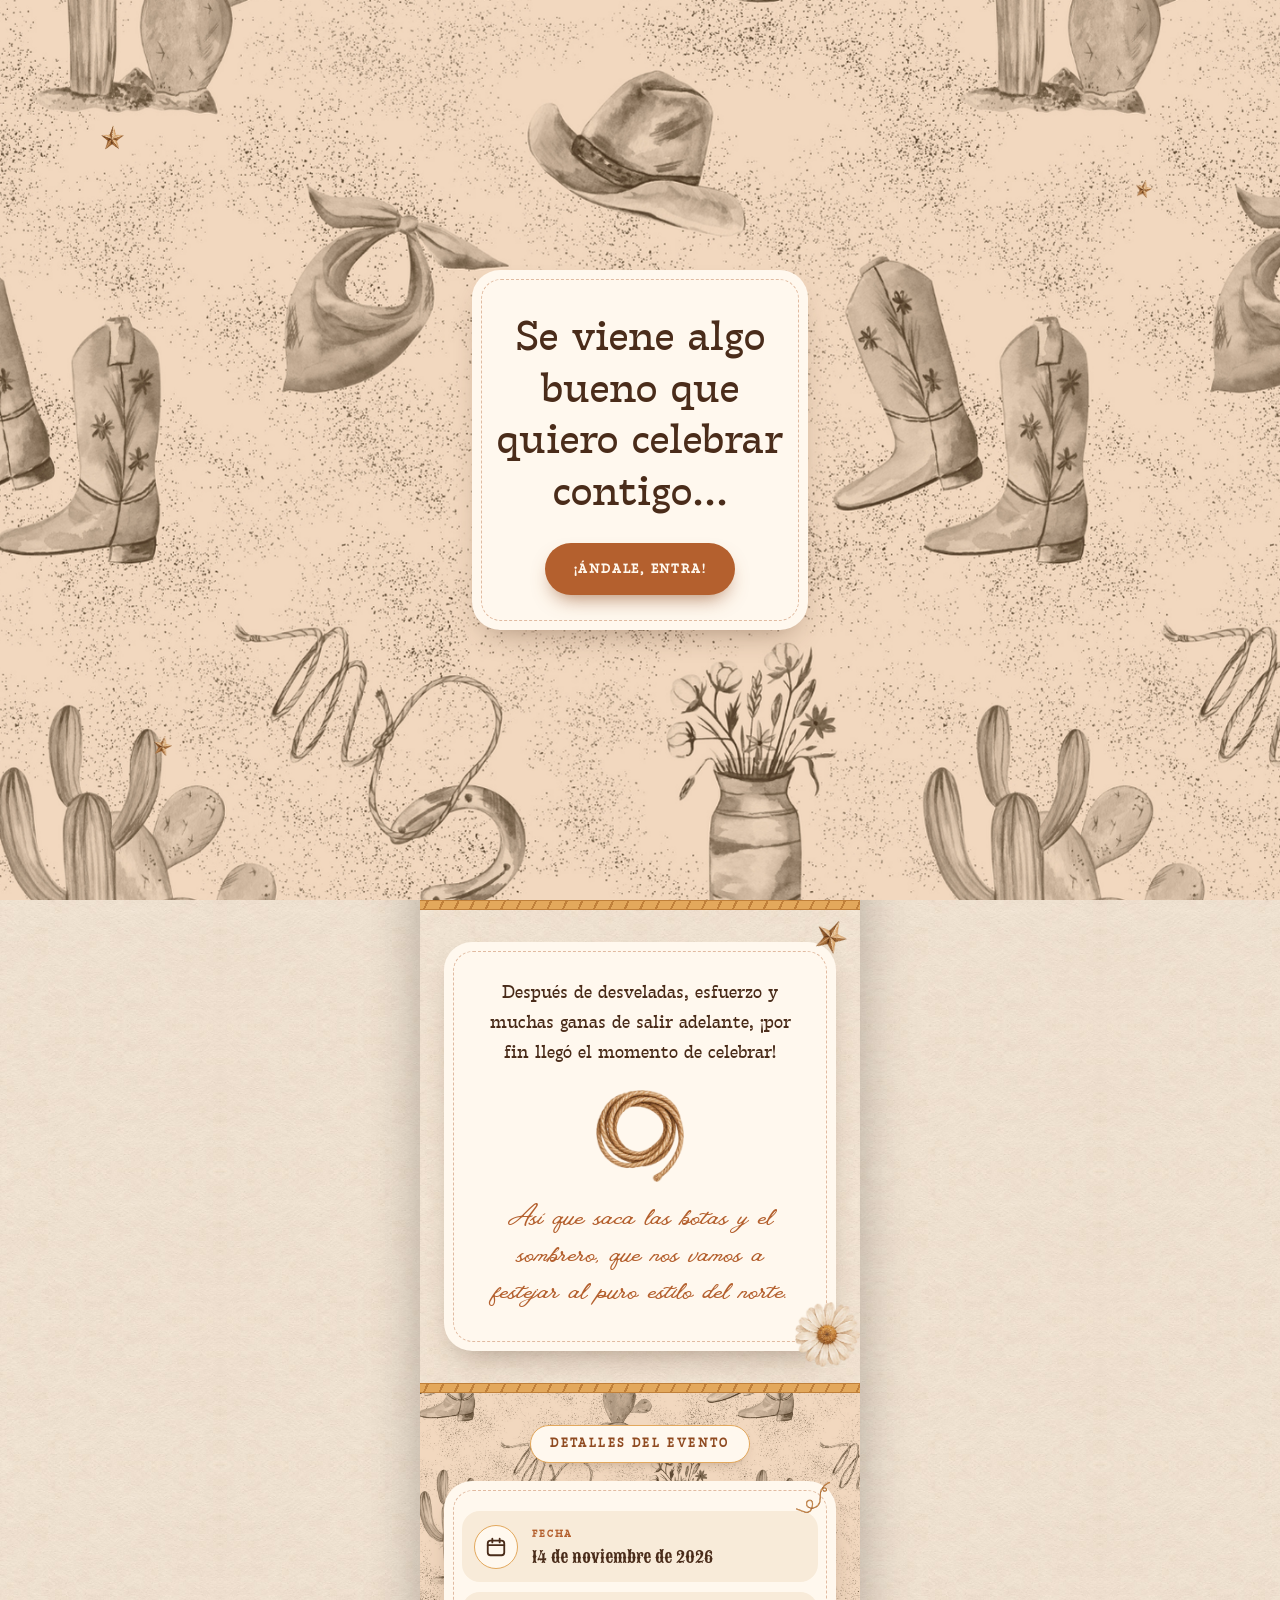
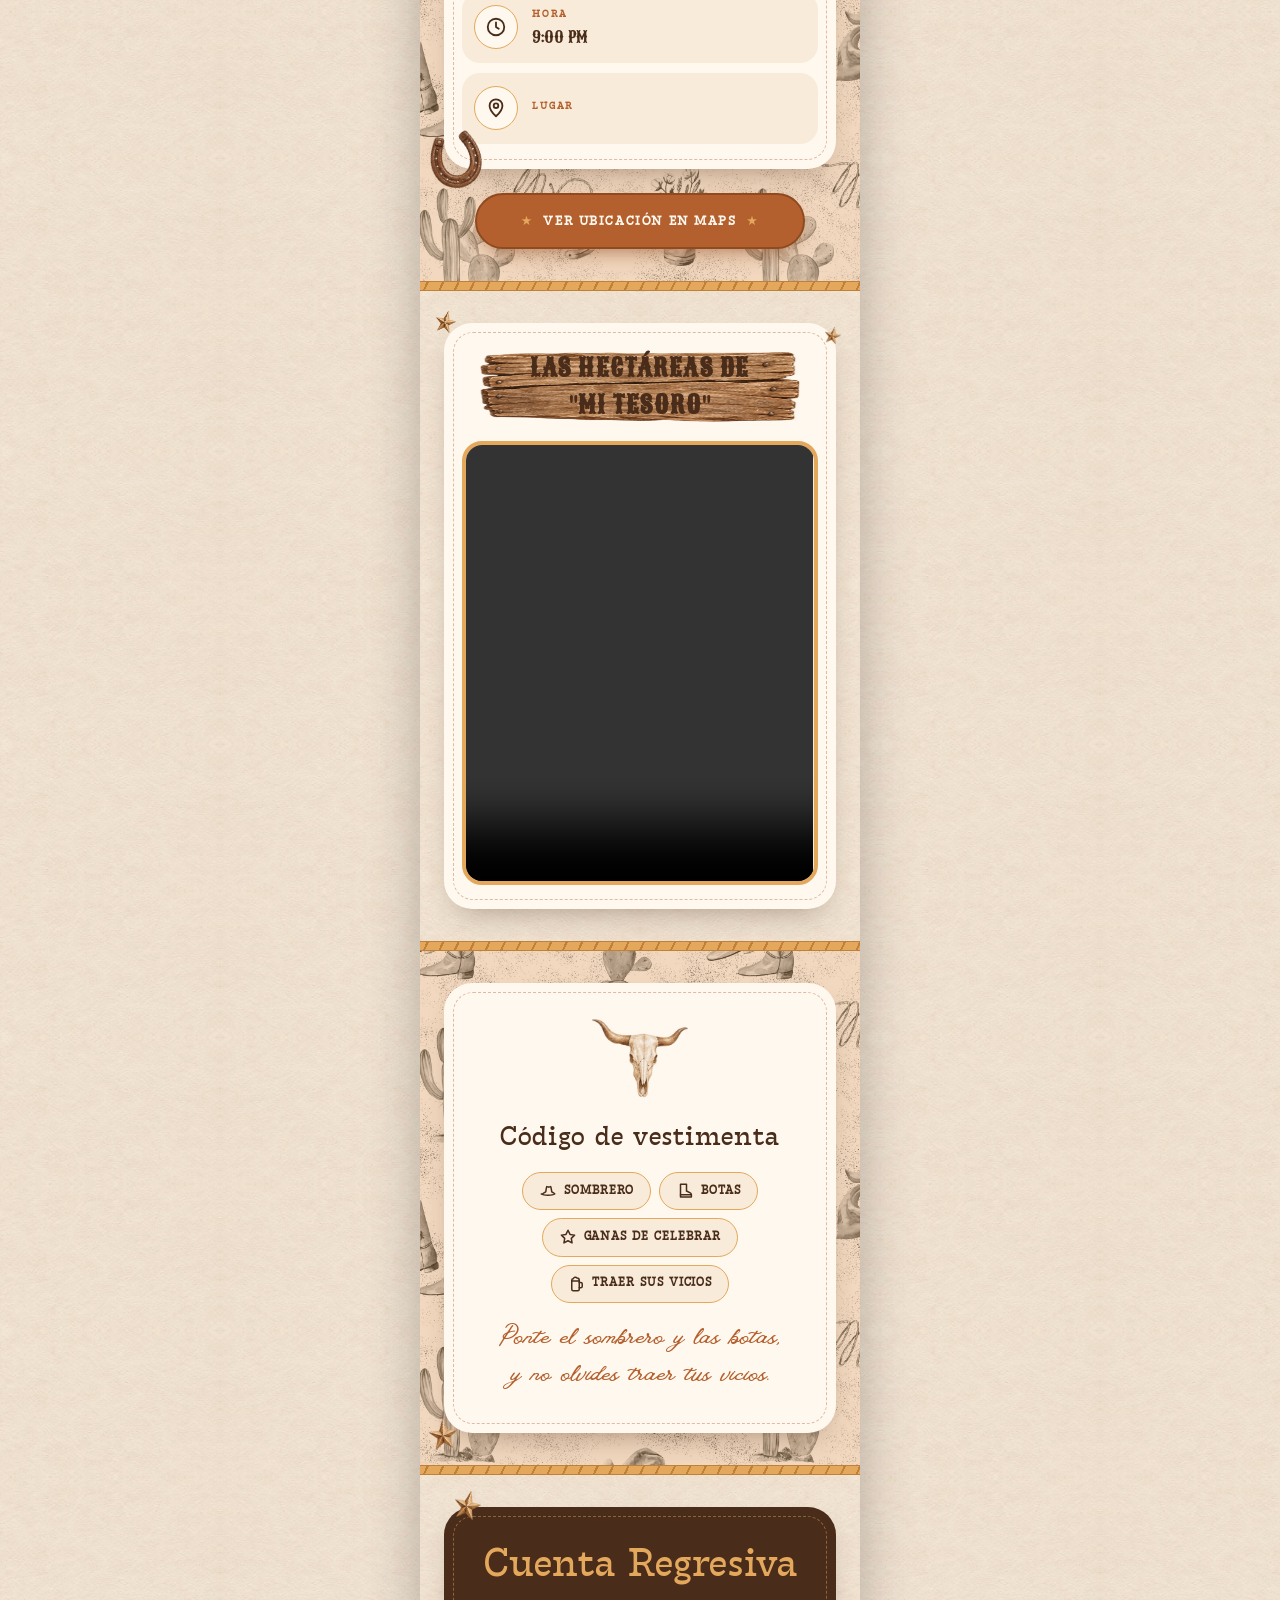
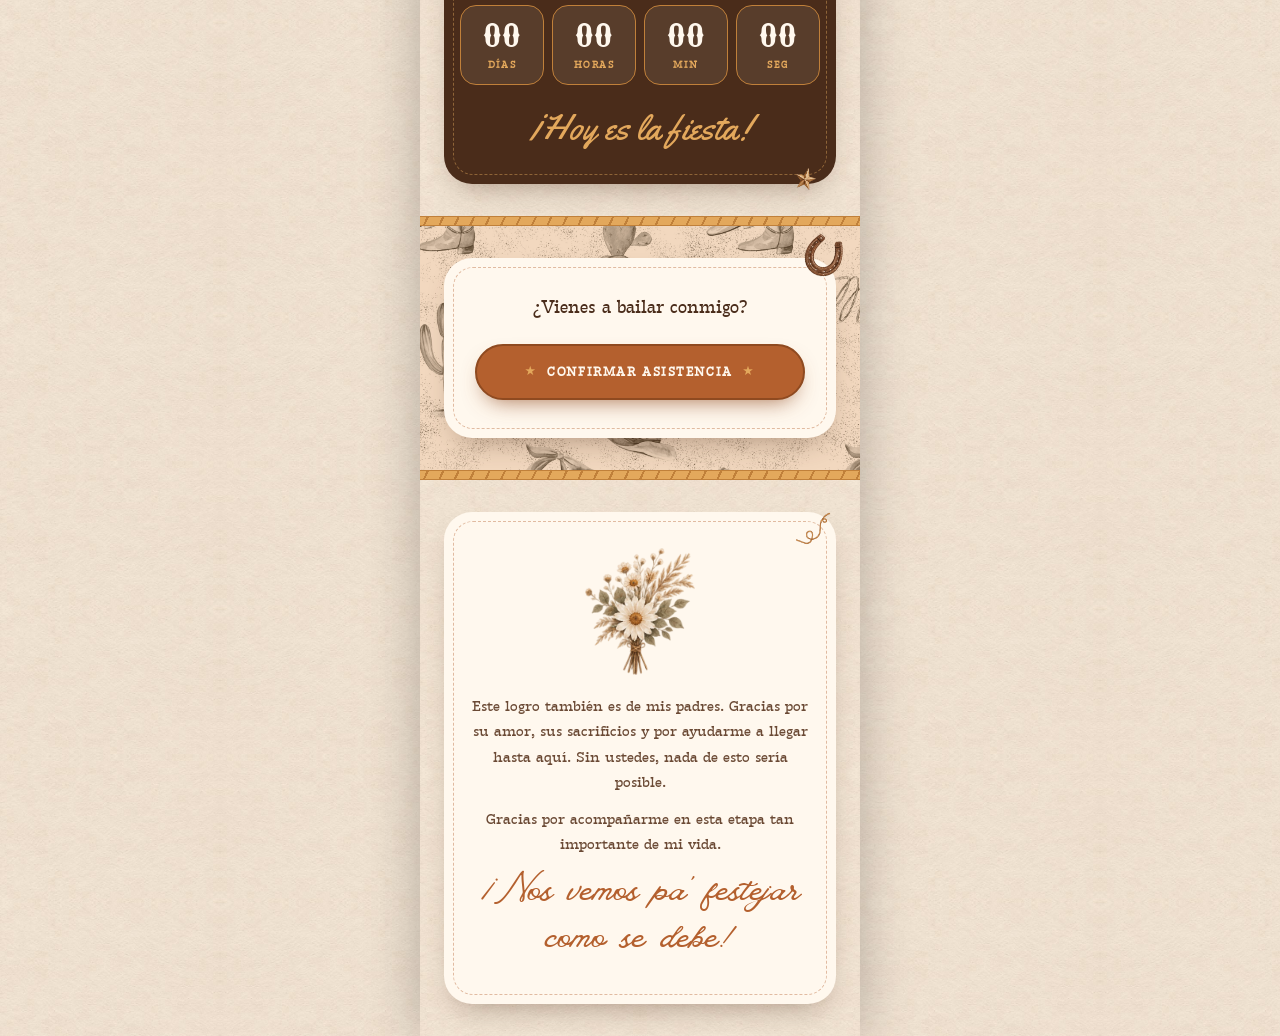
==== commit 2933d53a: "Update text to include accented characters" ====
--- a/index.html
+++ b/index.html
@@ -112,7 +112,7 @@
           <span class="boleto-icon" aria-hidden="true"><svg viewBox="0 0 24 24" fill="none" stroke="currentColor" stroke-width="2" stroke-linecap="round" stroke-linejoin="round"><path d="M12 21s7-6.2 7-11.5A7 7 0 0 0 5 9.5C5 14.8 12 21 12 21z"/><circle cx="12" cy="9.5" r="2.5"/></svg></span>
           <div class="boleto-cuerpo">
             <span class="boleto-etiqueta">Lugar</span>
-            <span class="boleto-dato" data-bind="lugar"></span>
+            <span class="boleto-dato" data-bind="LAS HECTÁREAS DE MI TESORO"></span>
           </div>
         </div>
       </div>
@@ -128,7 +128,7 @@
       <div class="panel panel-madera rv">
         <div class="letrero">
           <img data-decor="madera" alt="">
-          <span>LAS HECTAREAS DE <br>
+          <span>LAS HECTÁREAS DE <br>
             "MI TESORO"</span>
         </div>
         <div class="video-marco" id="video-caja">
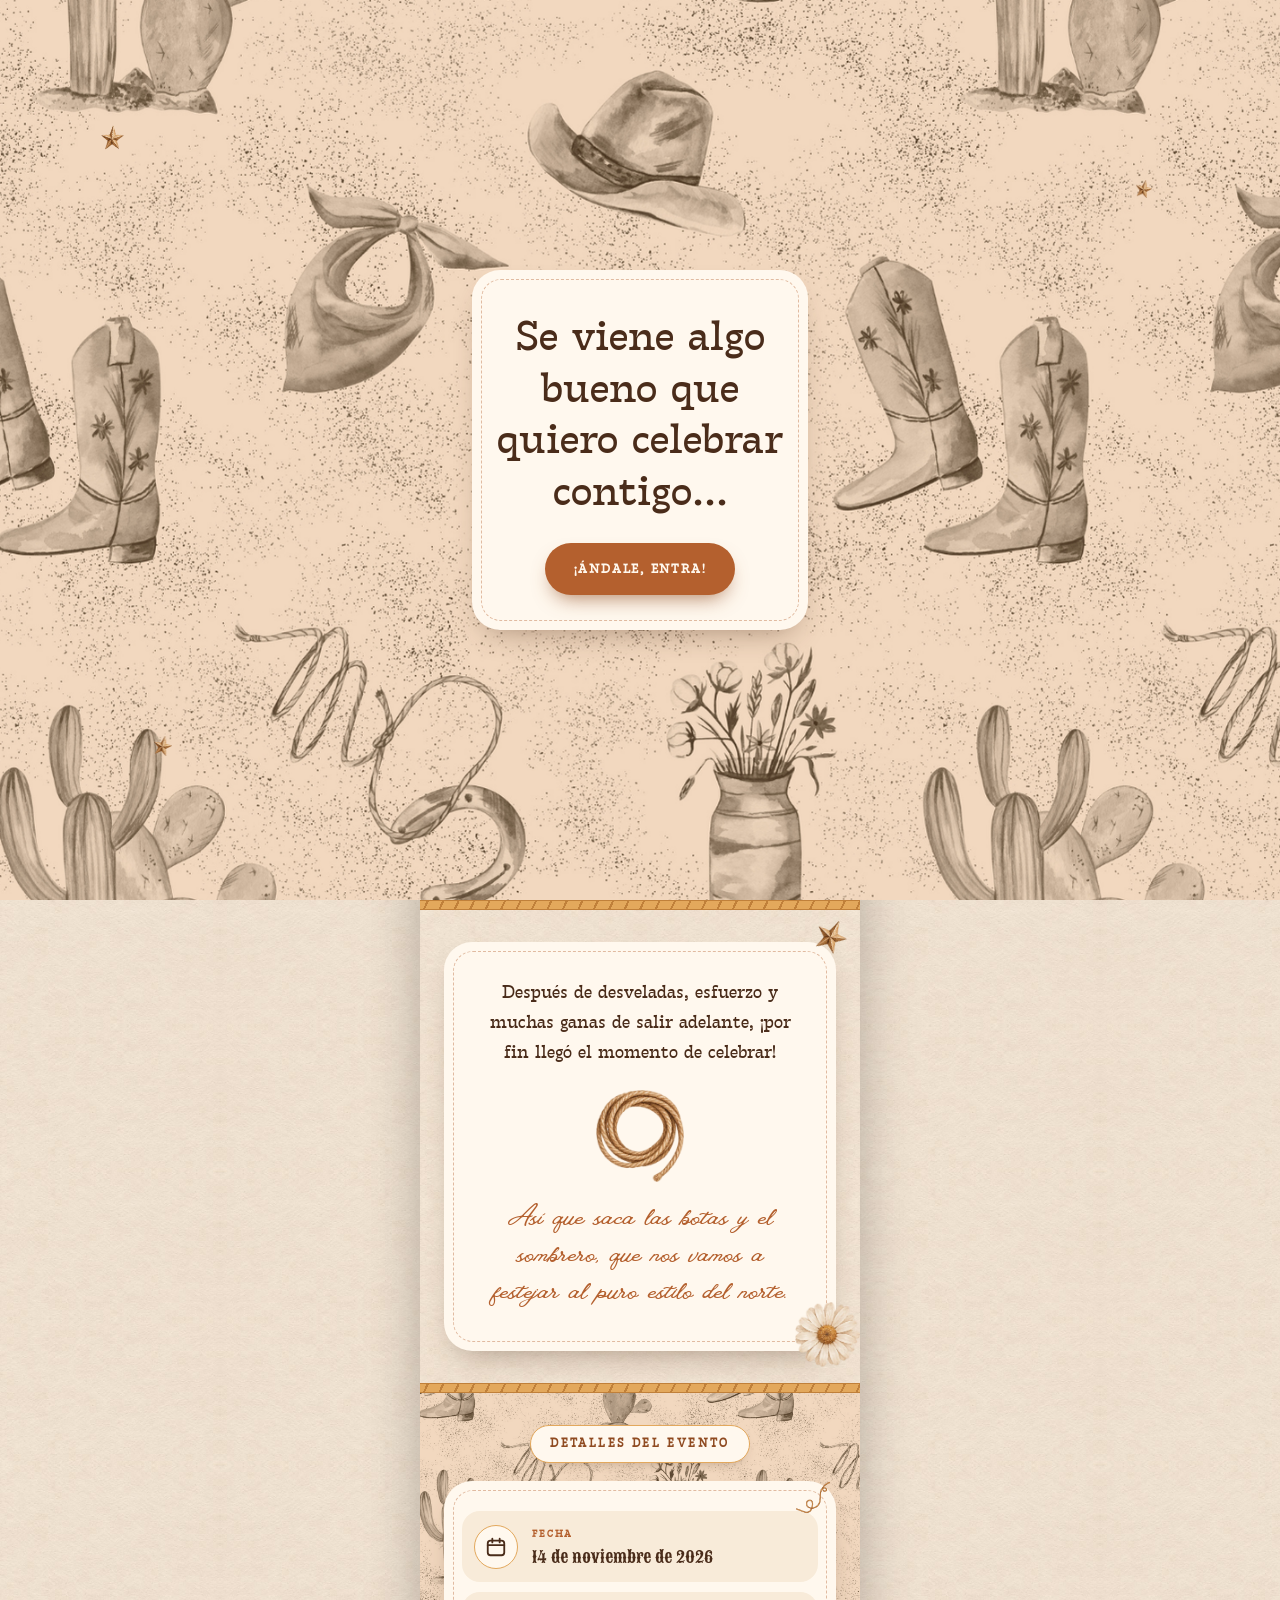
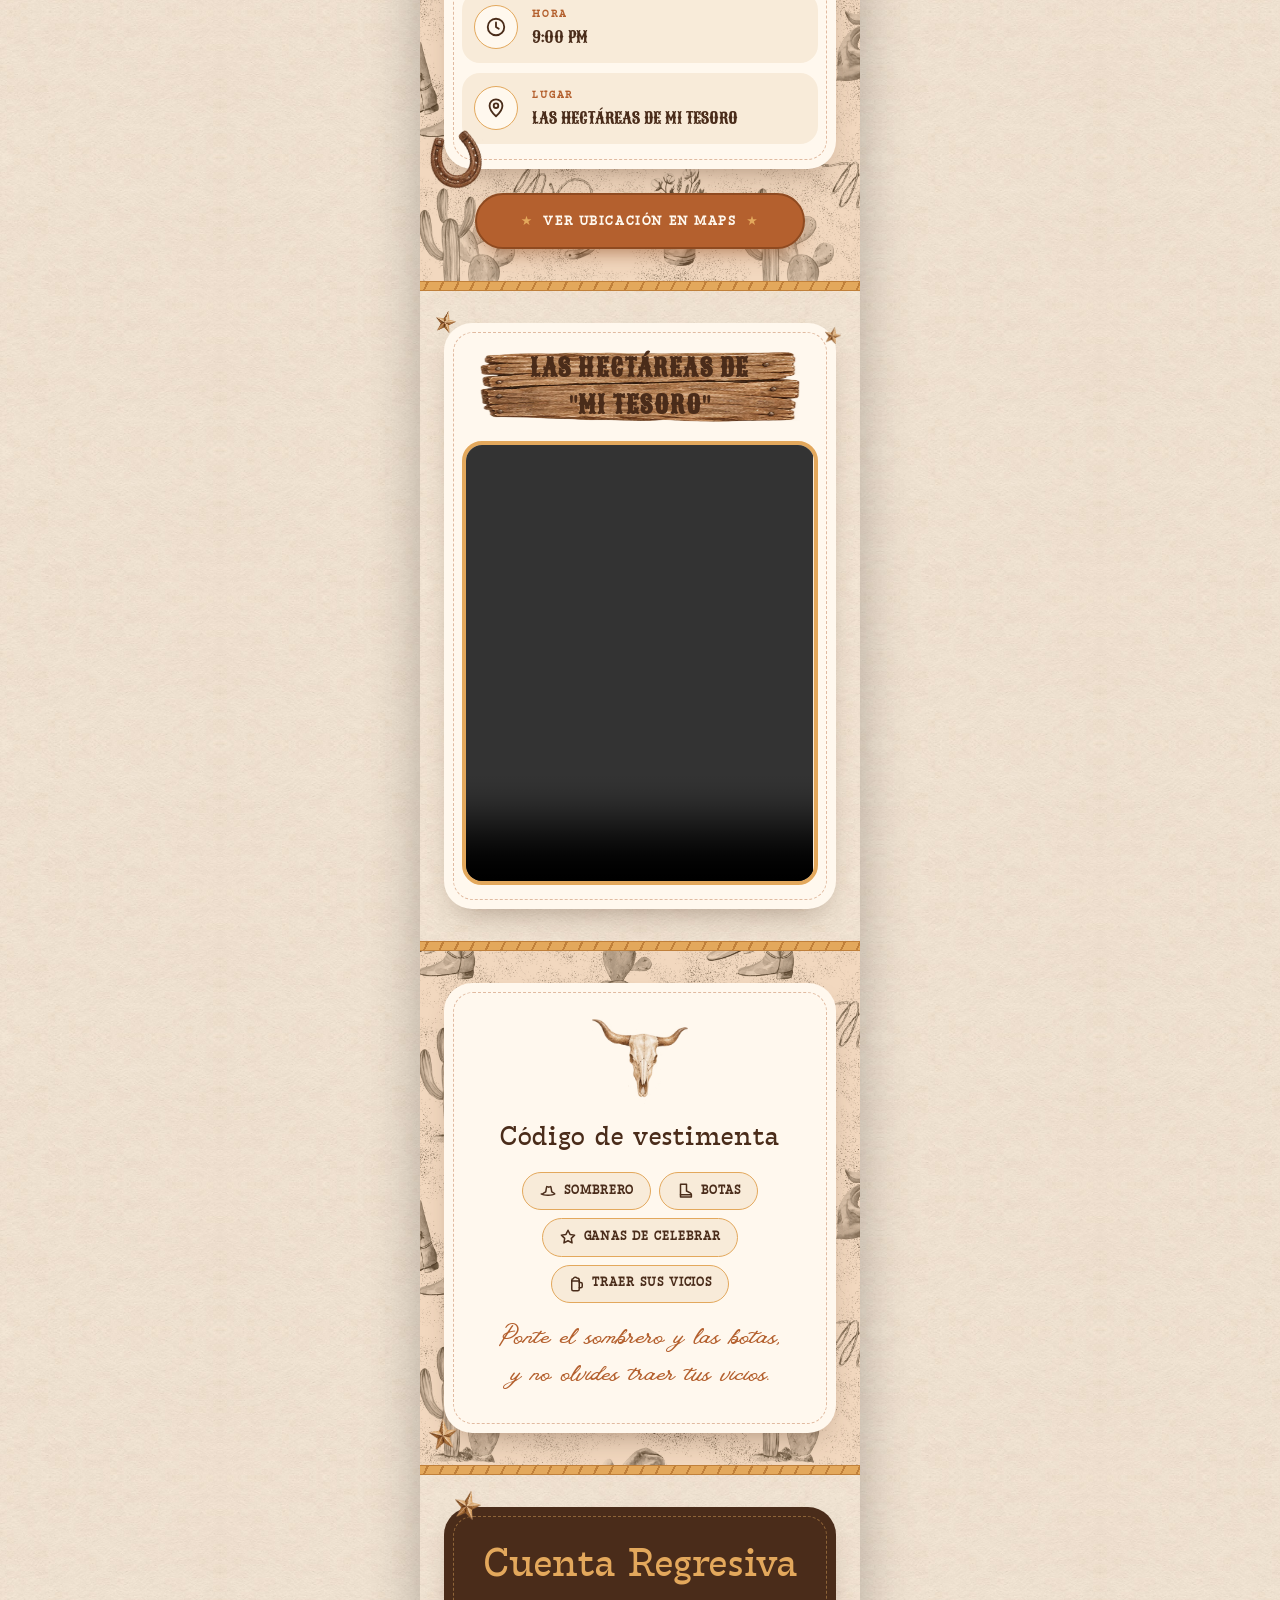
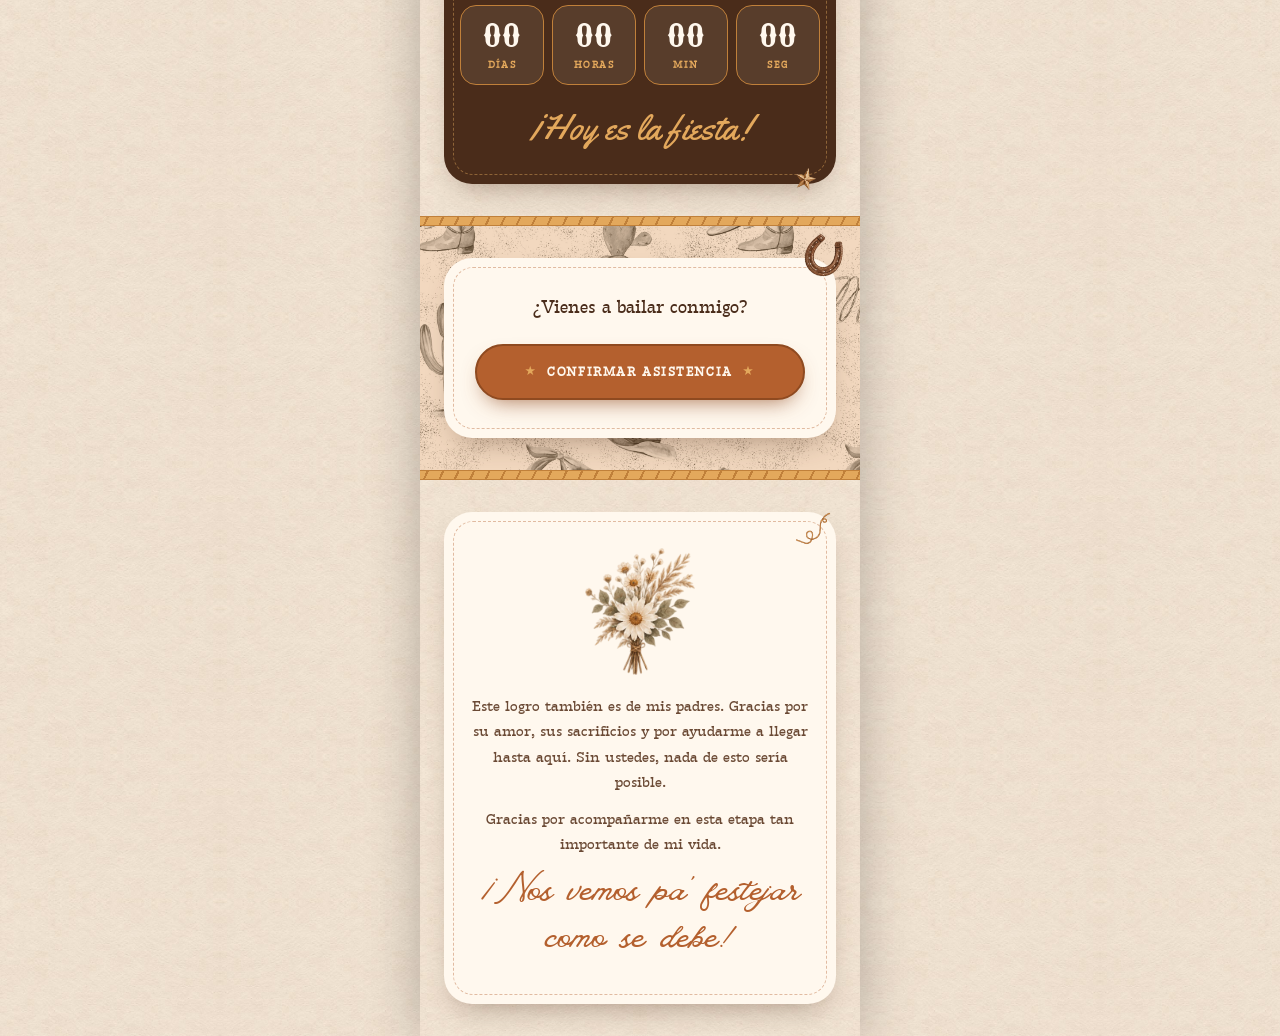
==== commit 1818c462: "Update data-bind attribute for lugar" ====
--- a/index.html
+++ b/index.html
@@ -112,7 +112,7 @@
           <span class="boleto-icon" aria-hidden="true"><svg viewBox="0 0 24 24" fill="none" stroke="currentColor" stroke-width="2" stroke-linecap="round" stroke-linejoin="round"><path d="M12 21s7-6.2 7-11.5A7 7 0 0 0 5 9.5C5 14.8 12 21 12 21z"/><circle cx="12" cy="9.5" r="2.5"/></svg></span>
           <div class="boleto-cuerpo">
             <span class="boleto-etiqueta">Lugar</span>
-            <span class="boleto-dato" data-bind="LAS HECTÁREAS DE MI TESORO"></span>
+            <span class="boleto-dato" data-bind="lugar"></span>
           </div>
         </div>
       </div>
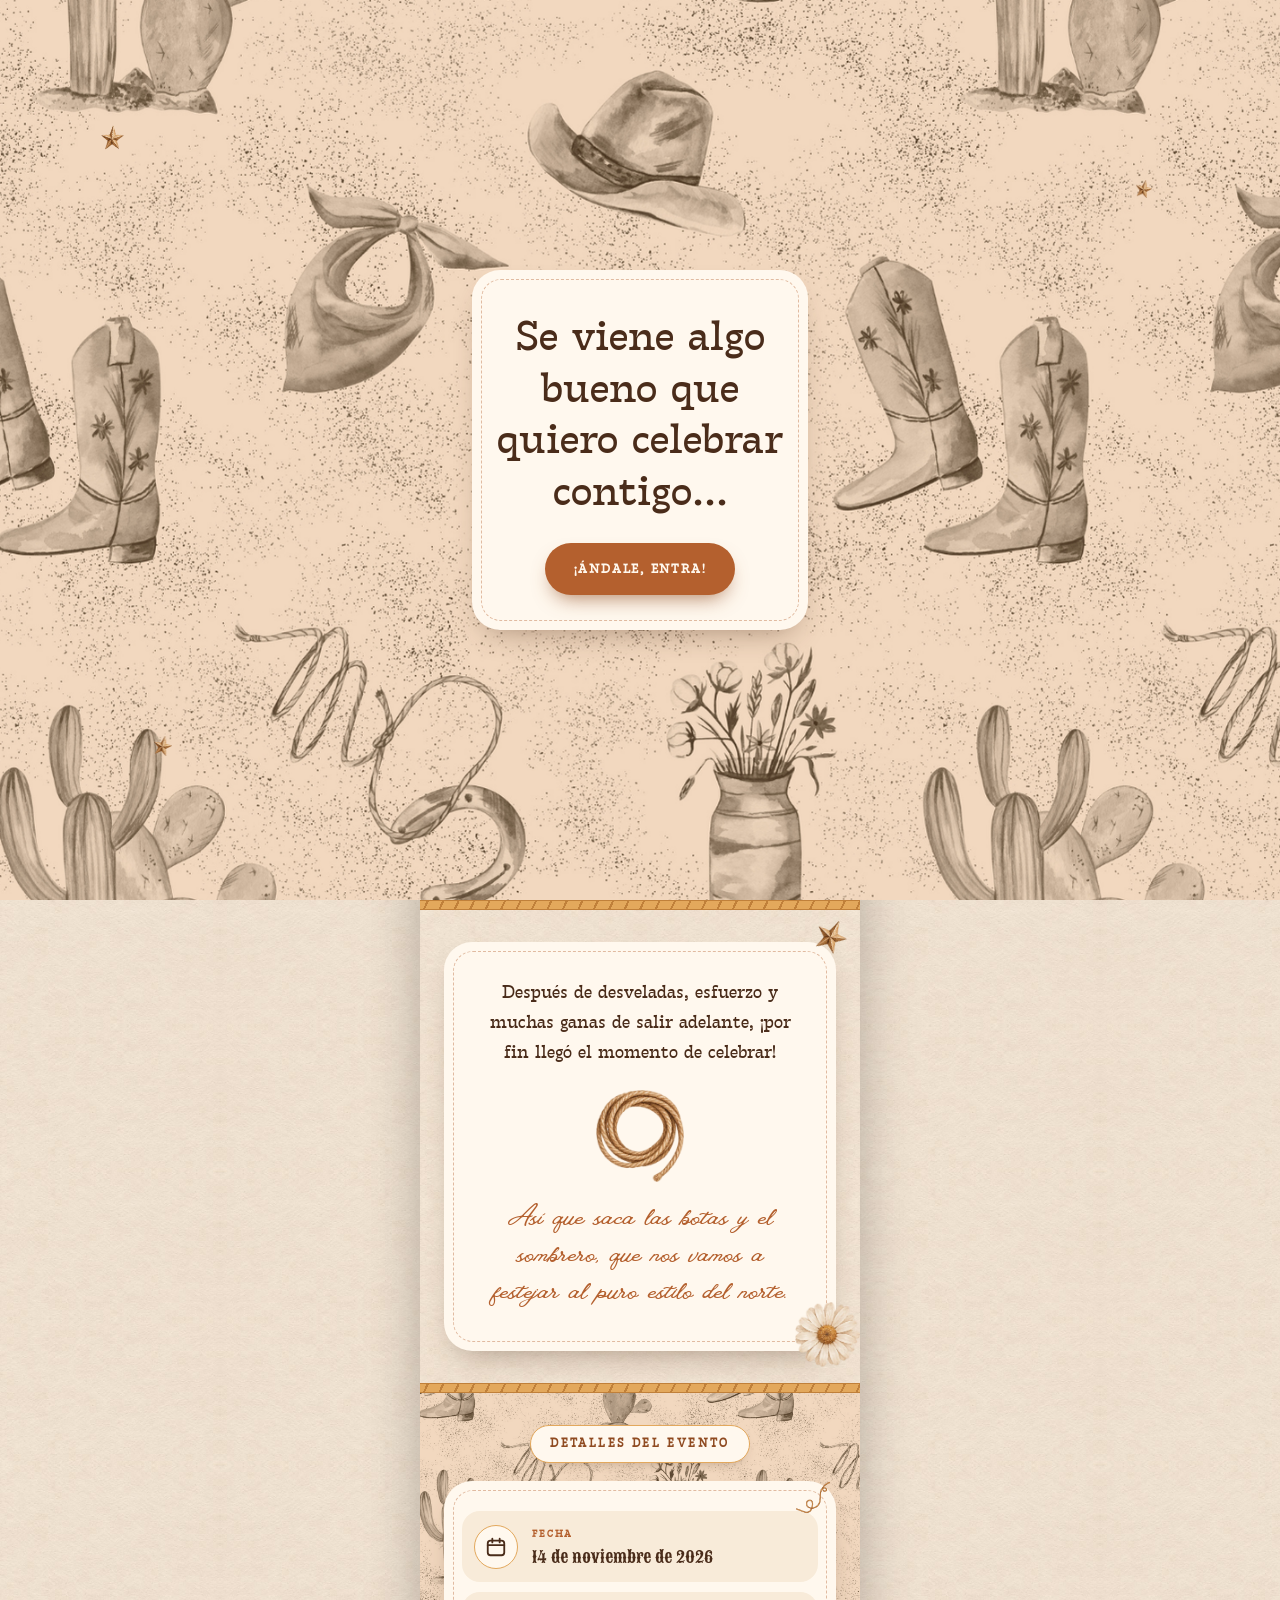
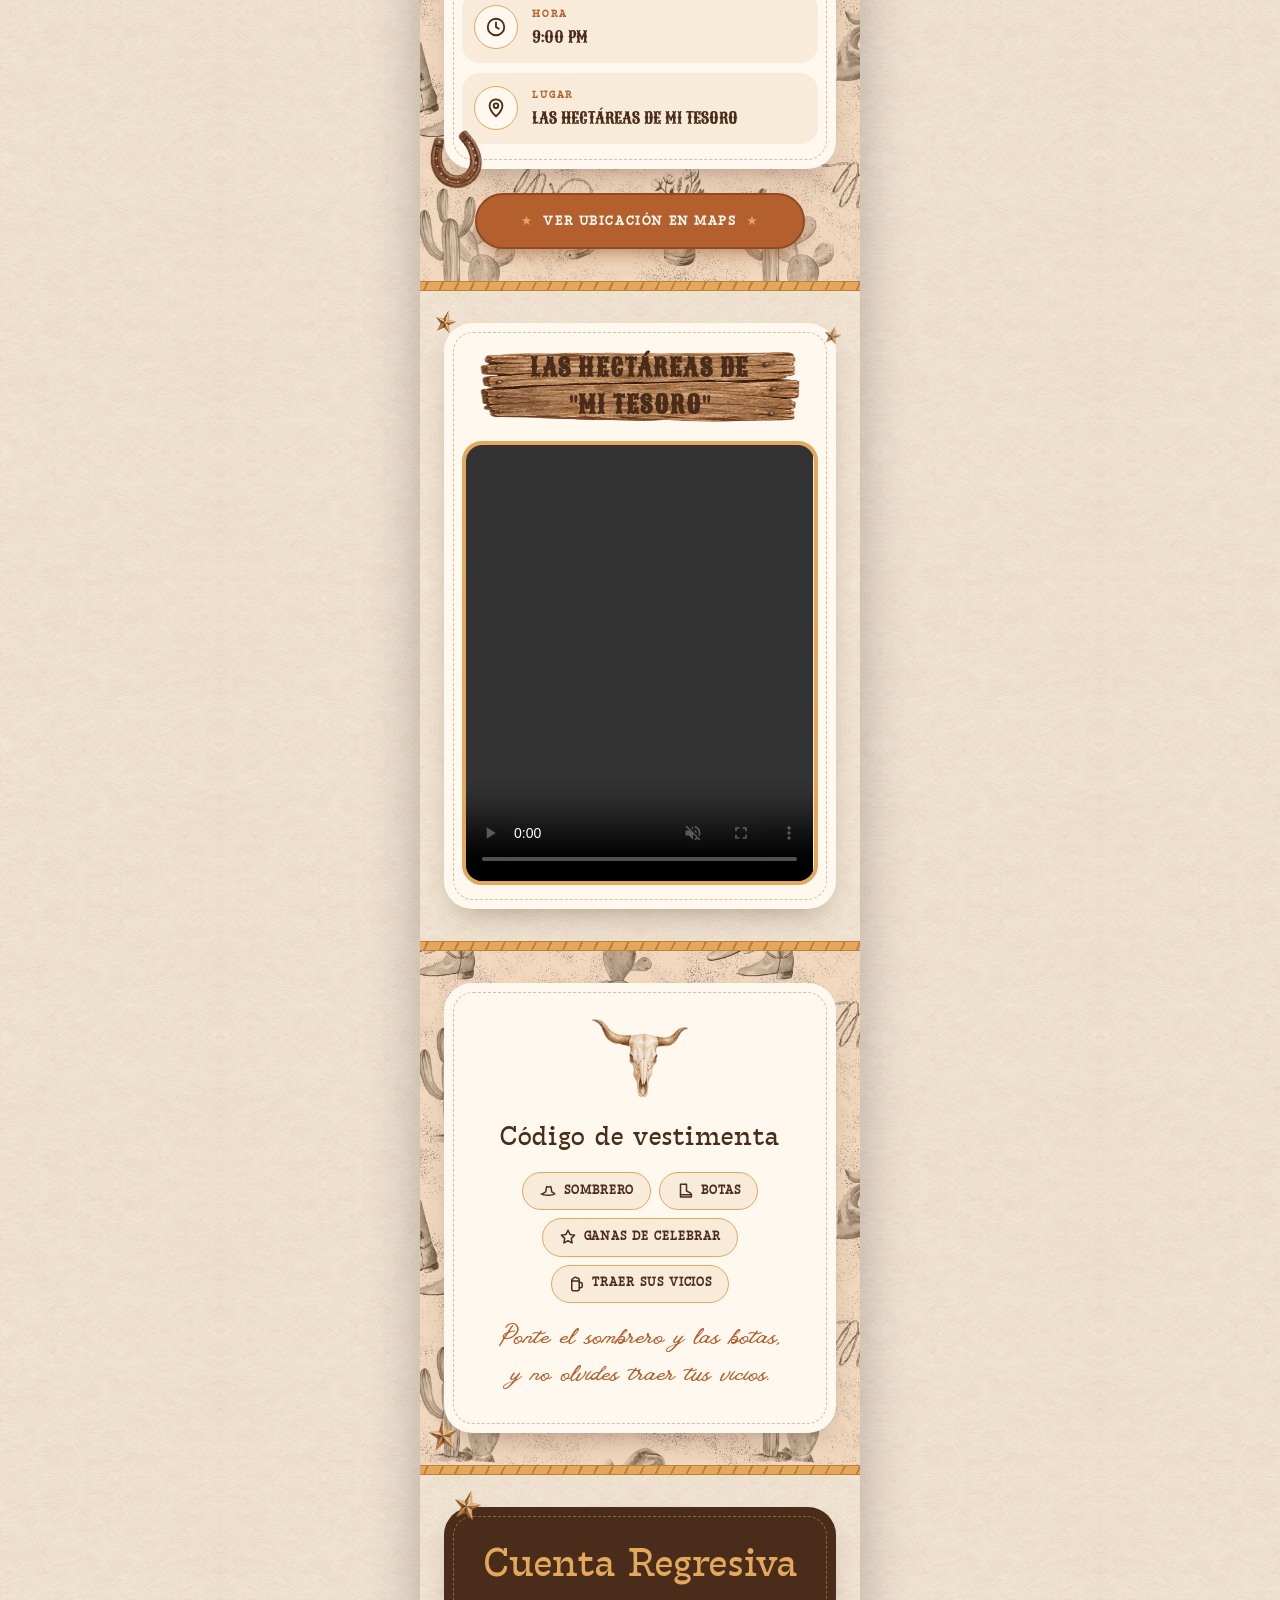
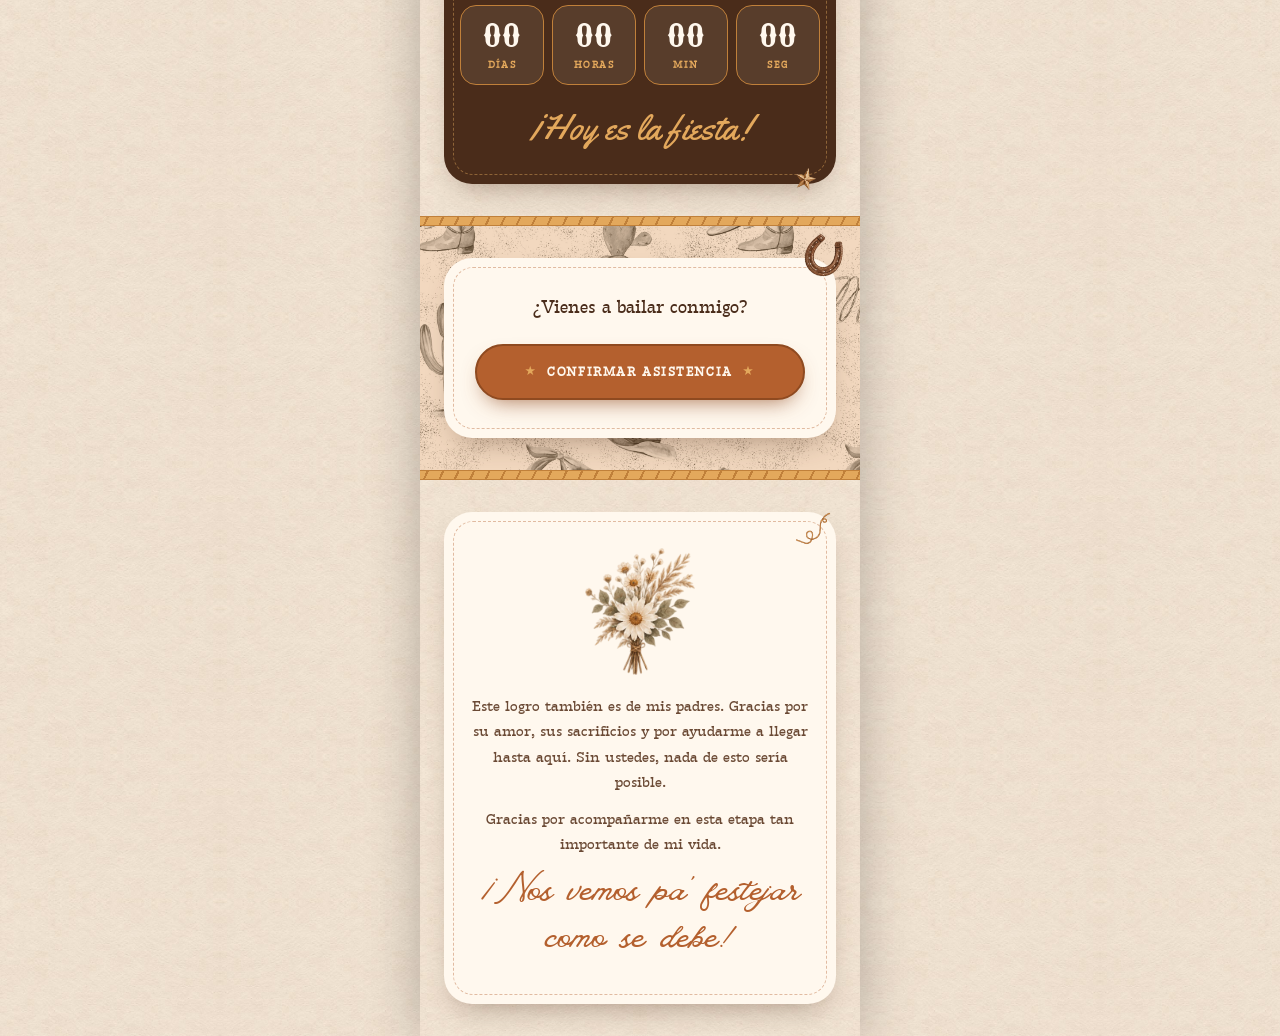
==== commit 10355e16: "Update Open Graph URL and image for graduation page" ====
--- a/index.html
+++ b/index.html
@@ -12,8 +12,8 @@
   <meta property="og:locale" content="es_MX">
   <meta property="og:title" content="Mi graduación">
   <meta property="og:description" content="Ponte el sombrero y las botas: esta noche se viene el baile.">
-  <meta property="og:url" content="https://invitacion-graduacion-angel2.netlify.app/">
-  <meta property="og:image" content="https://invitacion-graduacion-angel2.netlify.app/assets/img/og-preview.png">
+  <meta property="og:url" content="https://angelitaesr.github.io/TU-REPO/">
+  <meta property="og:image" content="https://angelitaesr.github.io/TU-REPO/assets/img/og-preview.png">
   <meta property="og:image:width" content="1200">
   <meta property="og:image:height" content="630">
   <meta name="twitter:card" content="summary_large_image">
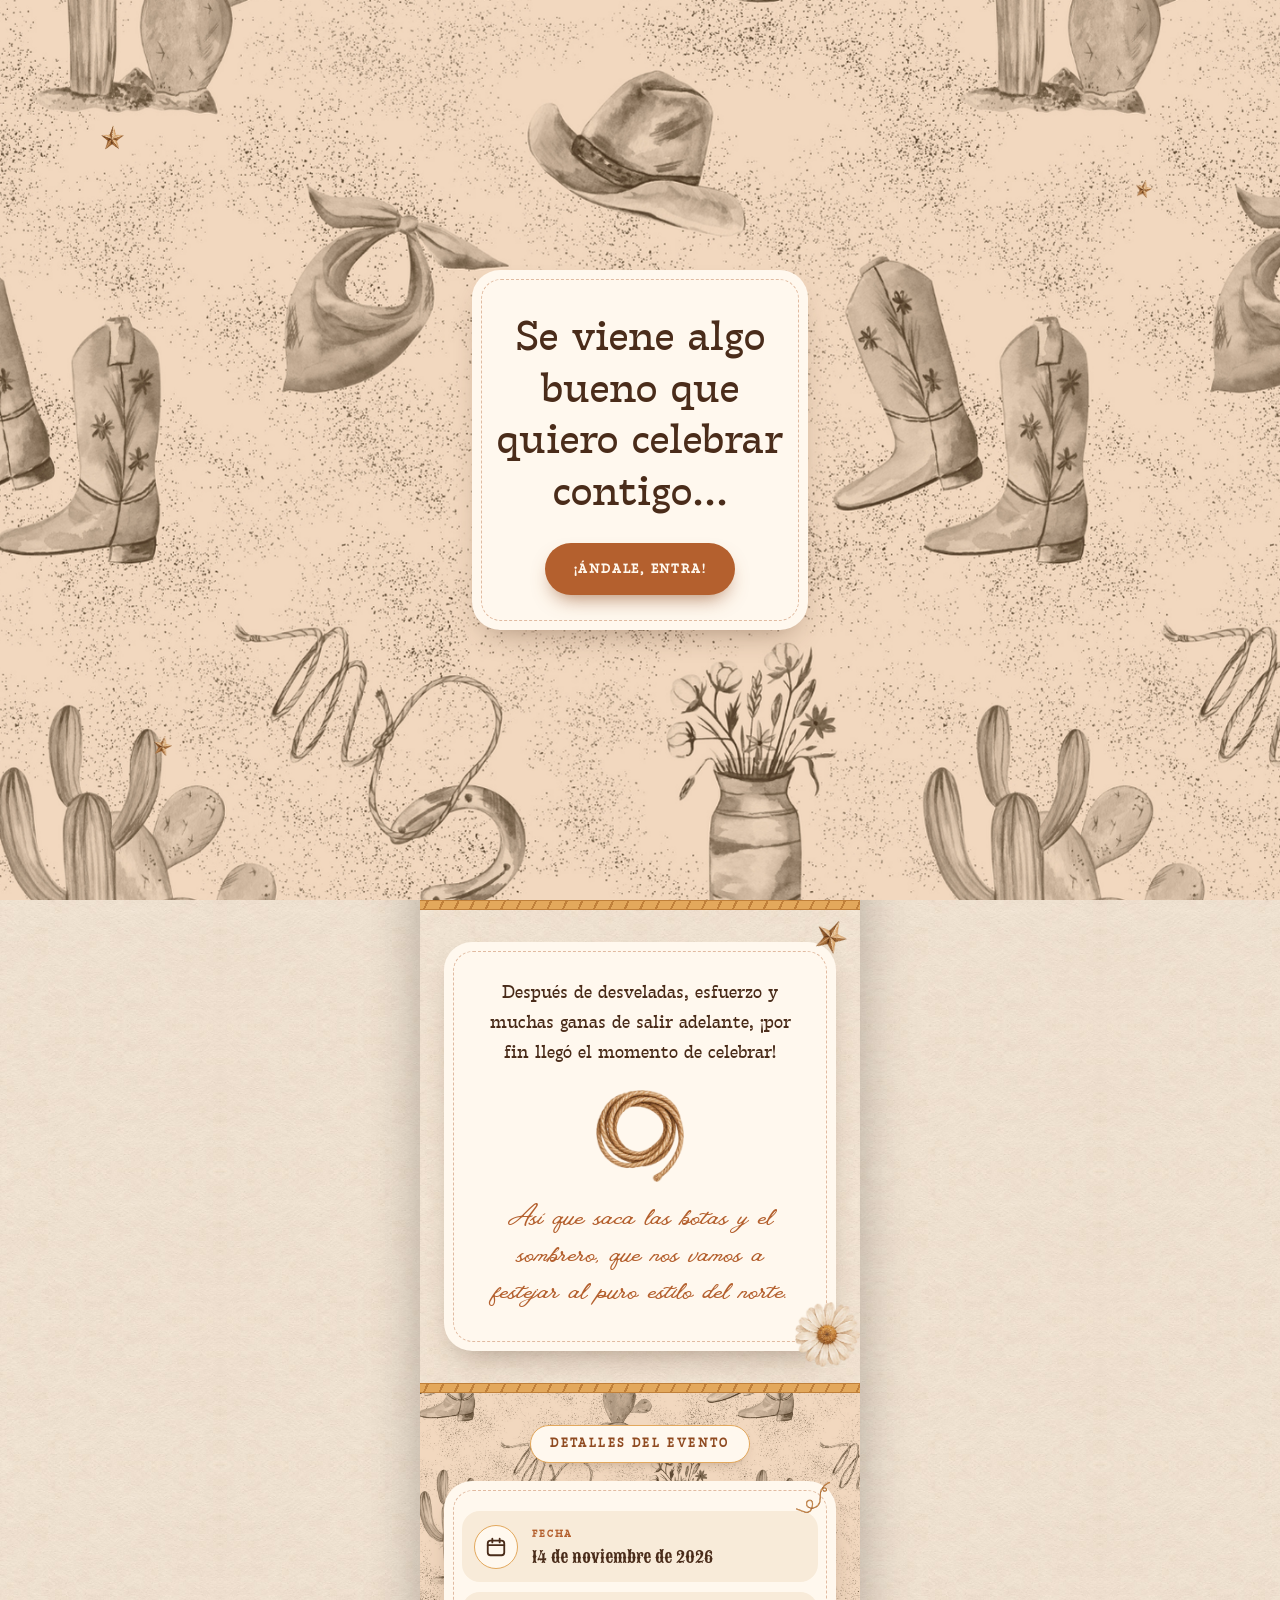
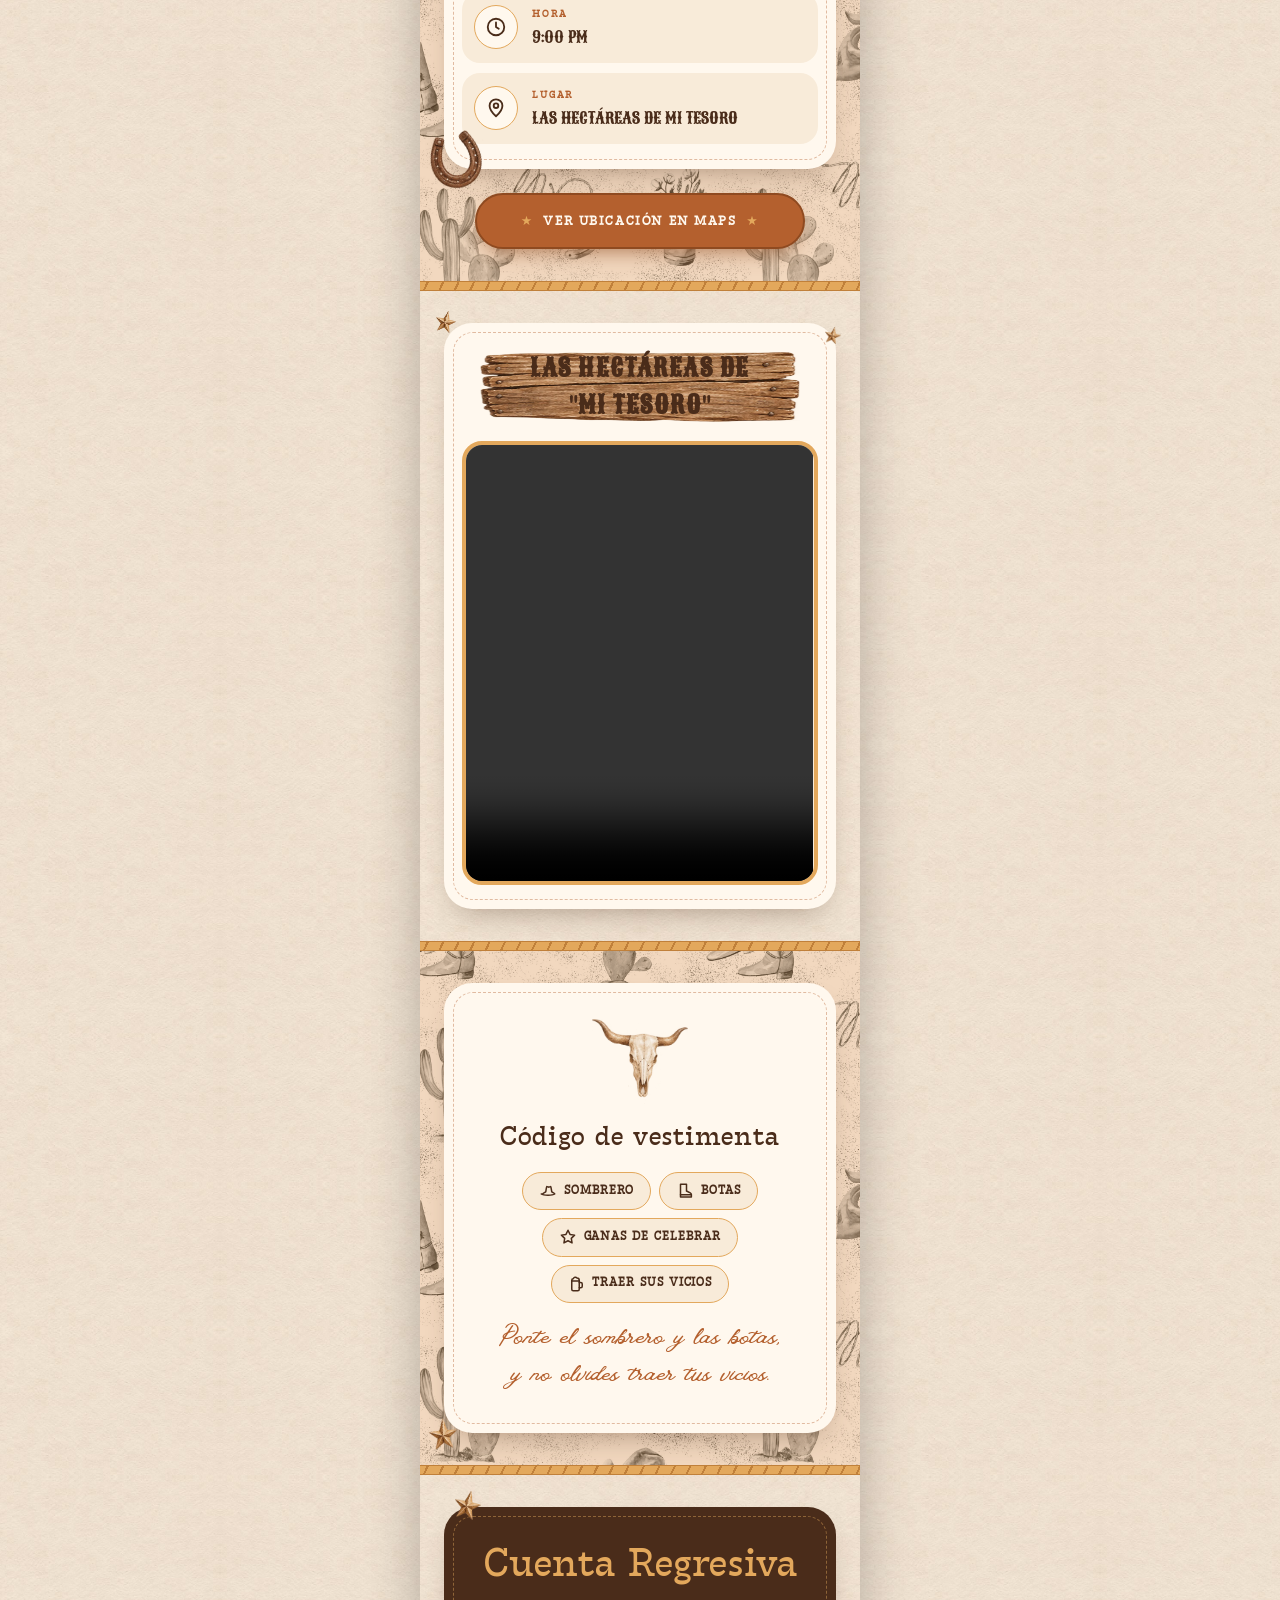
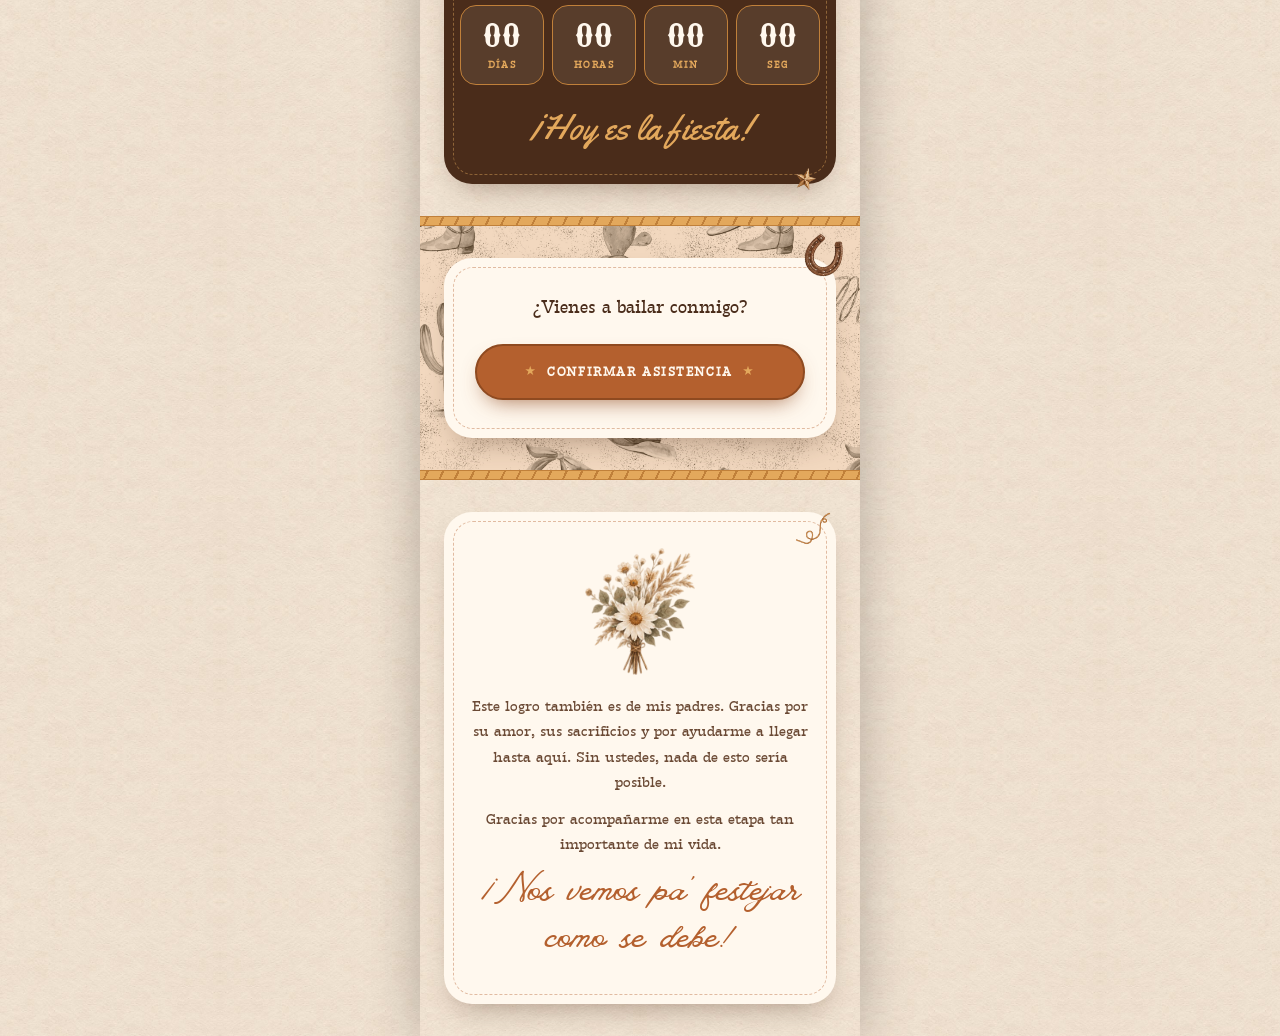
==== commit caa81401: "Update Open Graph URL and image for invitation" ====
--- a/index.html
+++ b/index.html
@@ -12,8 +12,8 @@
   <meta property="og:locale" content="es_MX">
   <meta property="og:title" content="Mi graduación">
   <meta property="og:description" content="Ponte el sombrero y las botas: esta noche se viene el baile.">
-  <meta property="og:url" content="https://angelitaesr.github.io/TU-REPO/">
-  <meta property="og:image" content="https://angelitaesr.github.io/TU-REPO/assets/img/og-preview.png">
+  <meta property="og:url" content="https://angelitaesr.github.io/mi-invitacion/">
+  <meta property="og:image" content="https://angelitaesr.github.io/mi-invitacion/assets/img/og-preview.png">
   <meta property="og:image:width" content="1200">
   <meta property="og:image:height" content="630">
   <meta name="twitter:card" content="summary_large_image">
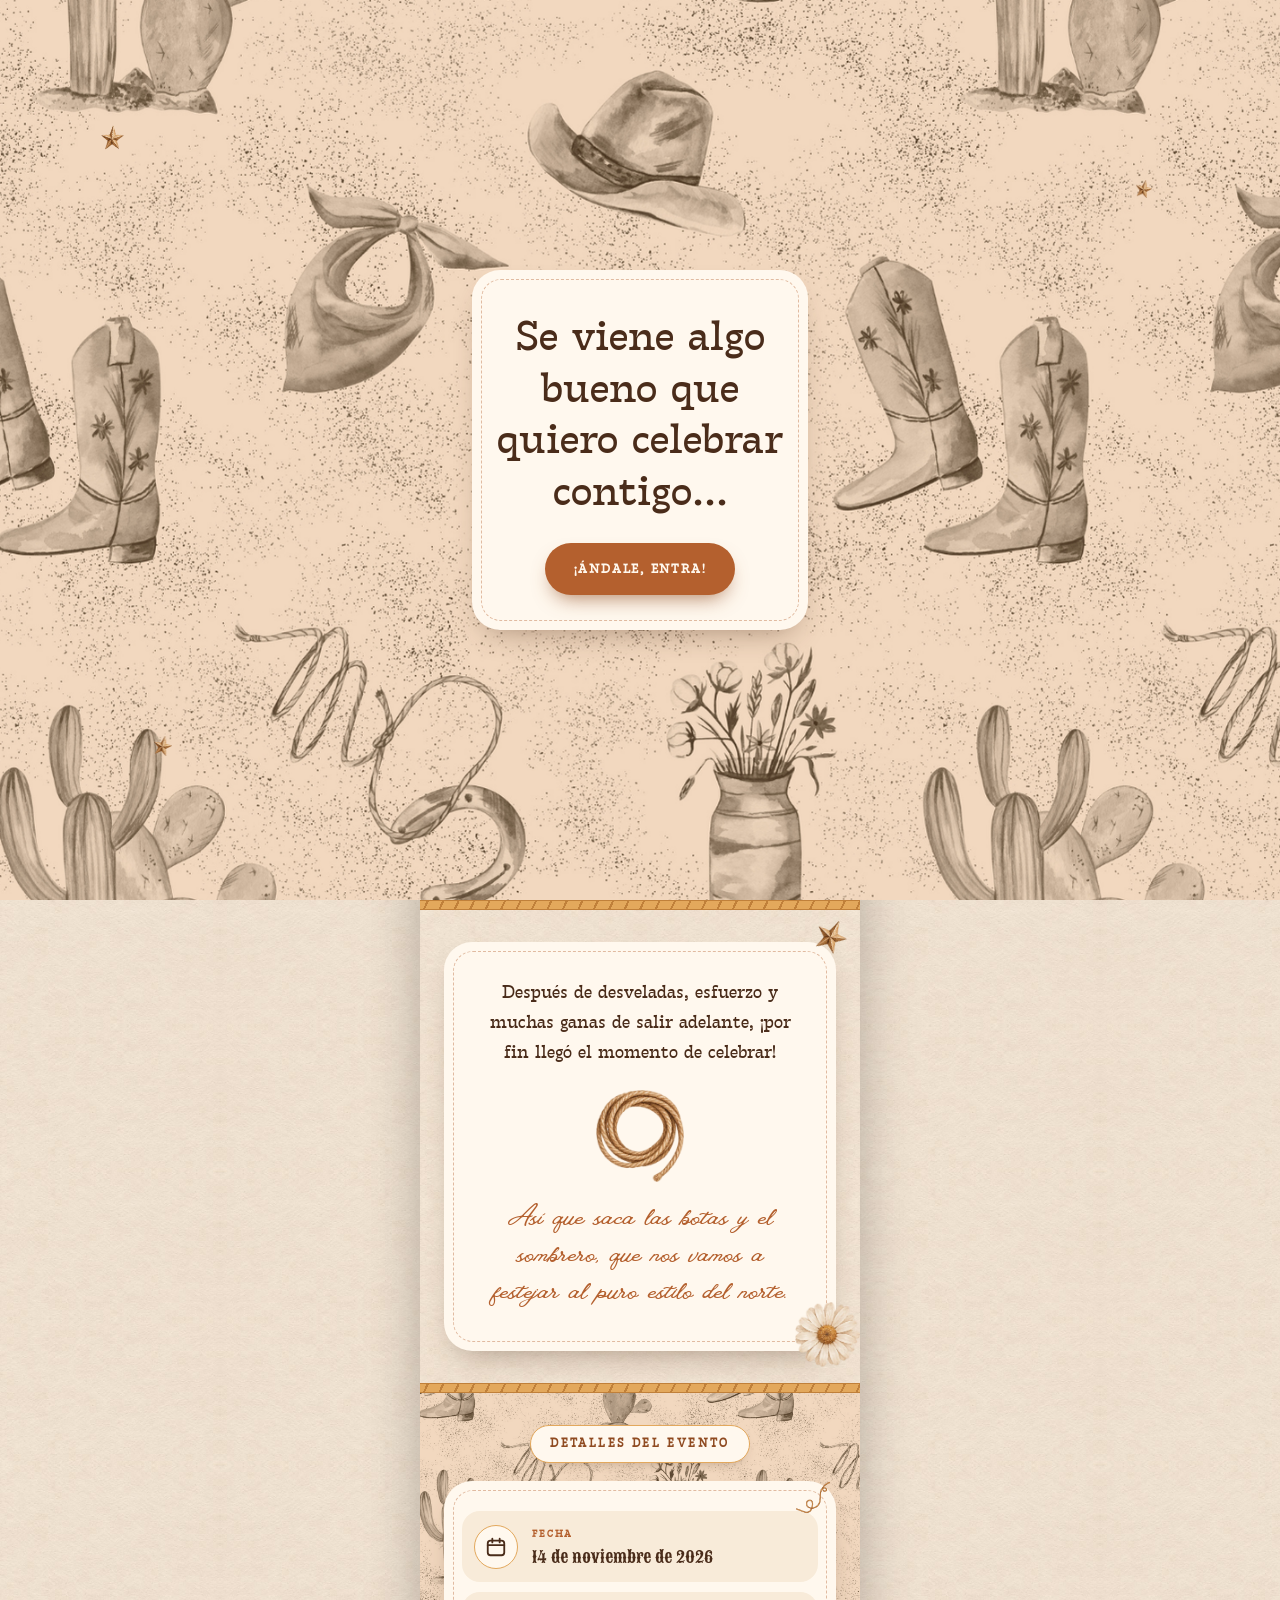
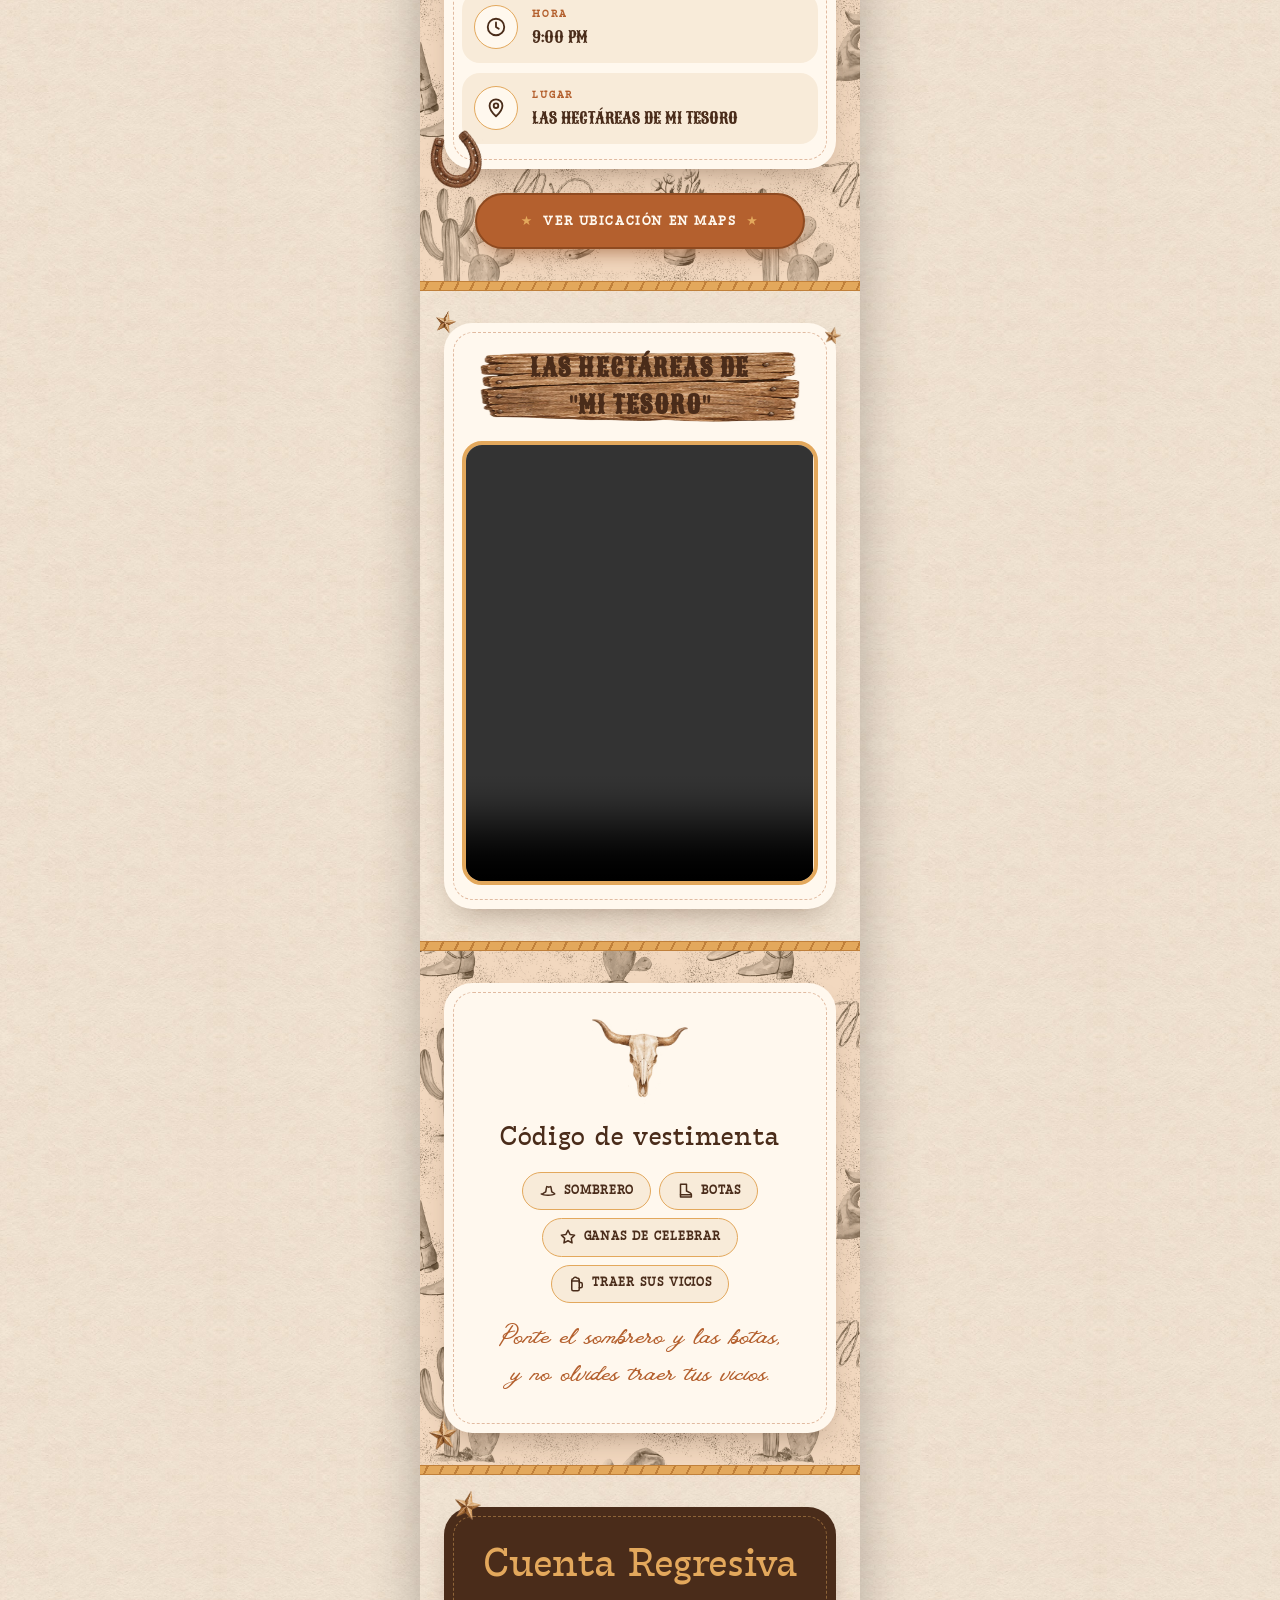
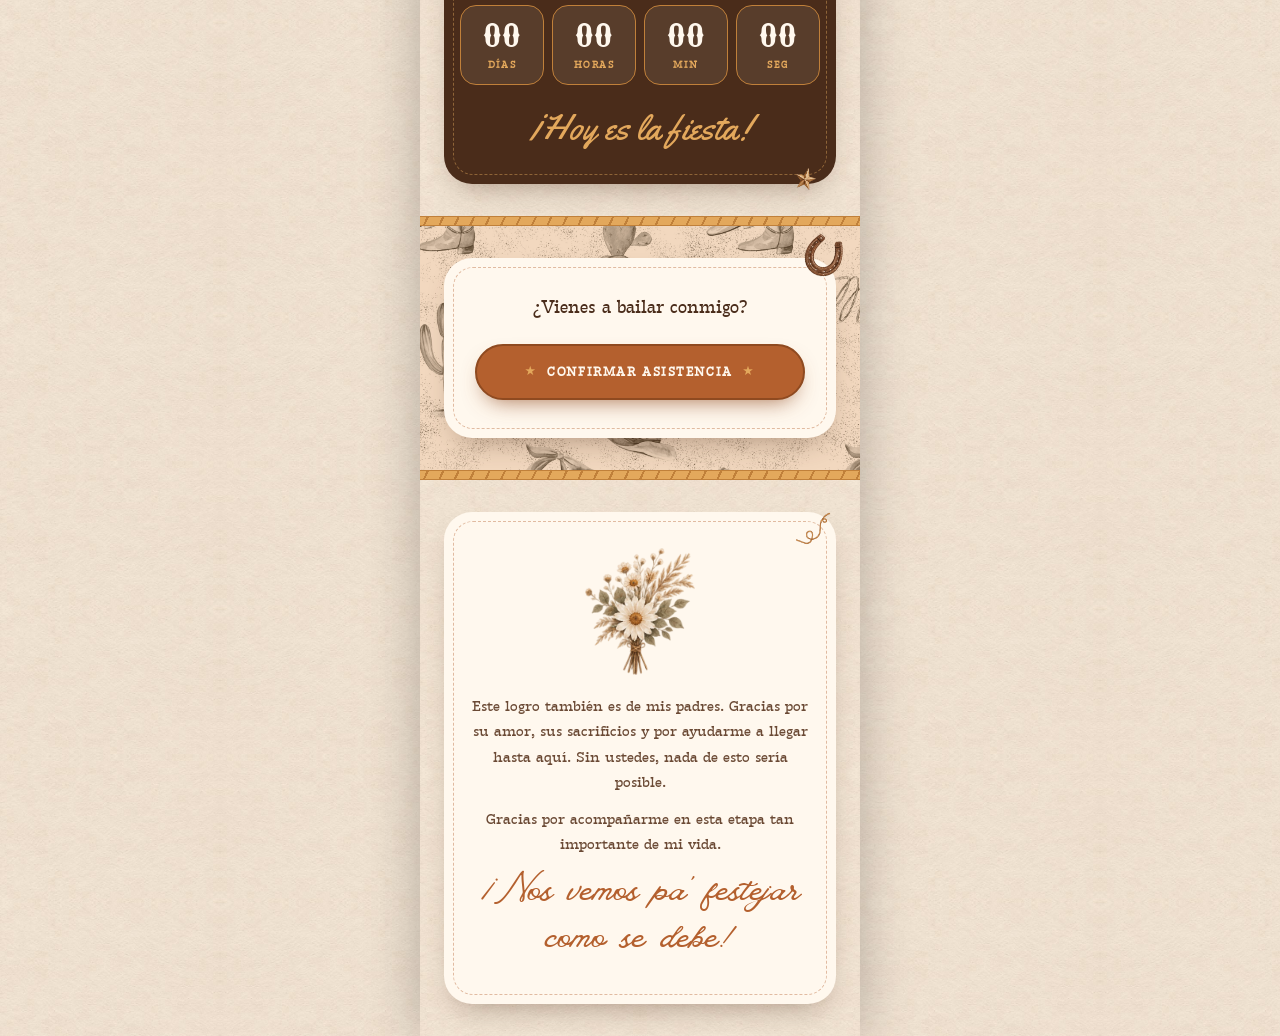
==== commit bcc149c6: "Update Open Graph image URL in index.html" ====
--- a/index.html
+++ b/index.html
@@ -13,7 +13,7 @@
   <meta property="og:title" content="Mi graduación">
   <meta property="og:description" content="Ponte el sombrero y las botas: esta noche se viene el baile.">
   <meta property="og:url" content="https://angelitaesr.github.io/mi-invitacion/">
-  <meta property="og:image" content="https://angelitaesr.github.io/mi-invitacion/assets/img/og-preview.png">
+  <meta property="og:image" content="https://angelitaesr.github.io/mi-invitacion/invitacion/assets/img/og-preview.png">
   <meta property="og:image:width" content="1200">
   <meta property="og:image:height" content="630">
   <meta name="twitter:card" content="summary_large_image">
